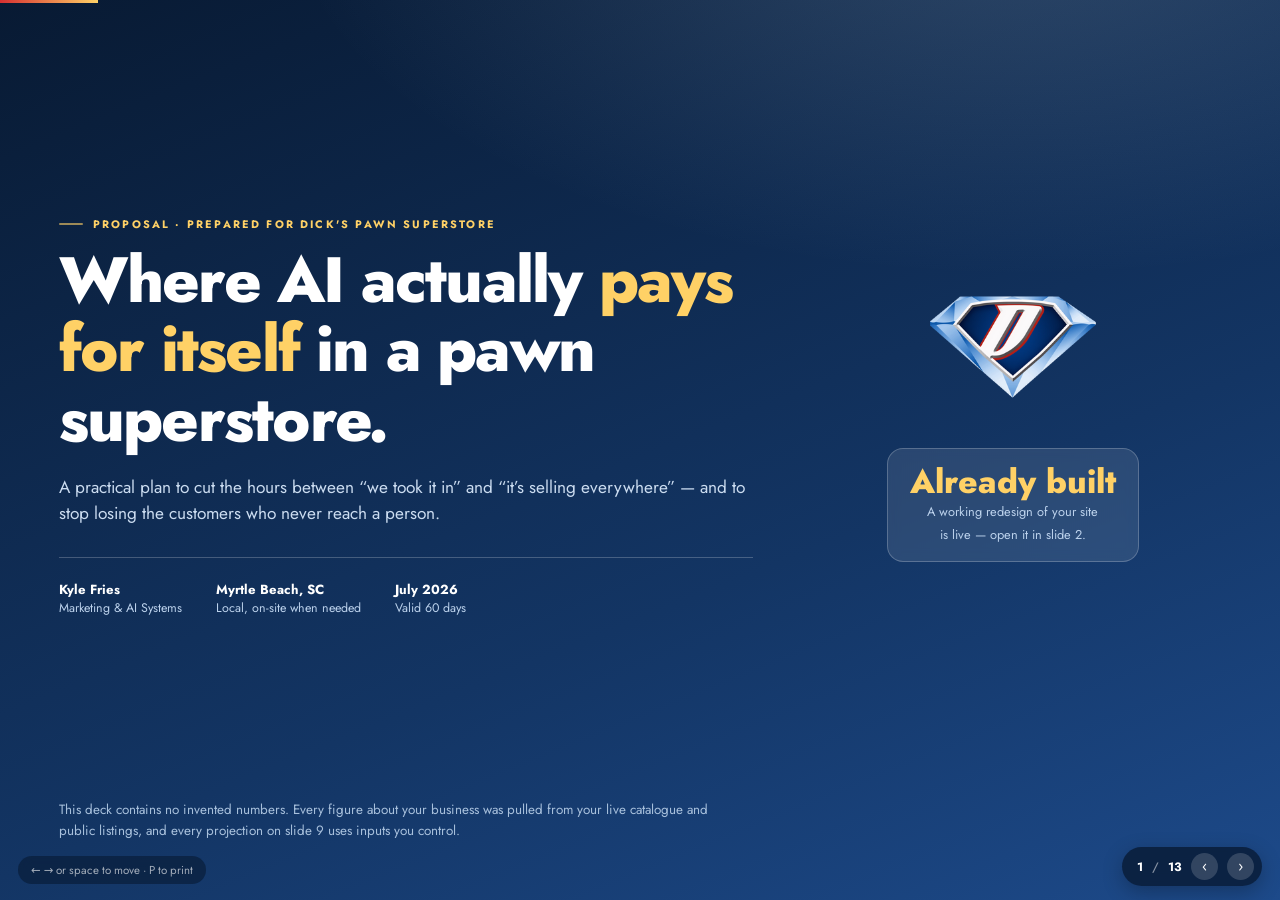
==== index.html @ 0b04bb51 "Pitch deck: AI proposal for Dick's Pawn Superstore CEO 13-slide self-contained HTML deck with keyboa" ====
<!DOCTYPE html>
<html lang="en">
<head>
<meta charset="UTF-8">
<meta name="viewport" content="width=device-width, initial-scale=1.0">
<title>AI at Dick's Pawn Superstore — Proposal | Kyle Fries</title>
<meta name="robots" content="noindex, nofollow">
<link rel="icon" type="image/png" href="assets/dp-logo.png">
<meta name="theme-color" content="#0c2547">
<link rel="preconnect" href="https://fonts.googleapis.com">
<link rel="preconnect" href="https://fonts.gstatic.com" crossorigin>
<link href="https://fonts.googleapis.com/css2?family=Jost:wght@400;500;600;700;800&display=swap" rel="stylesheet">
<style>
:root{
  --navy:#133564; --navy-dark:#0c2547; --navy-deep:#081a33;
  --red:#c1272d; --red-bright:#d63031;
  --gold:#ffd166; --ice:#e9f3fc; --ice-mid:#bcd9f2;
  --ink:#16202c; --grey:#5b6570; --line:#e3e9f0;
  --green:#1f9d55;
  --ease:cubic-bezier(.16,1,.3,1);
}
*{margin:0;padding:0;box-sizing:border-box}
html,body{height:100%}
body{font-family:'Jost',system-ui,'Segoe UI',sans-serif;background:#0a1626;color:var(--ink);
  -webkit-font-smoothing:antialiased;overflow:hidden}
h1,h2,h3,h4{line-height:1.08;letter-spacing:-.028em}
img{max-width:100%;display:block}
a{color:inherit}

/* ---------- deck shell ---------- */
#deck{position:relative;width:100vw;height:100vh;overflow:hidden}
/* Extra bottom padding keeps footnotes clear of the fixed HUD and hint pill. */
.slide{position:absolute;inset:0;display:none;flex-direction:column;
  padding:clamp(28px,4.2vh,58px) clamp(30px,4.6vw,86px) clamp(52px,6.5vh,74px);
  background:#fff;overflow:auto}
.slide.on{display:flex}
.slide.dark{background:
  radial-gradient(1200px 620px at 80% -12%, rgba(188,217,242,.20), transparent 62%),
  linear-gradient(158deg,var(--navy-deep) 0%,var(--navy) 62%,#1d4a8a 100%);color:#fff}
.slide.dark h1,.slide.dark h2,.slide.dark h3{color:#fff}
.slide.tint{background:linear-gradient(180deg,#f4f9ff 0%,#eaf3fc 100%)}

/* ---------- type ---------- */
.eyebrow{display:inline-flex;align-items:center;gap:10px;font-size:clamp(.62rem,.85vw,.78rem);
  font-weight:700;letter-spacing:.2em;text-transform:uppercase;color:var(--red);margin-bottom:14px}
.eyebrow::before{content:"";width:24px;height:2px;background:currentColor;border-radius:2px;opacity:.6}
.dark .eyebrow{color:var(--gold)}
.s-title{font-size:clamp(1.7rem,3.5vw,3rem);font-weight:800;color:var(--navy-dark);margin-bottom:10px}
.dark .s-title{color:#fff}
.s-sub{font-size:clamp(.92rem,1.22vw,1.16rem);color:var(--grey);max-width:74ch;line-height:1.55}
.dark .s-sub{color:#cbdcf0}
.slide p,.slide li{font-size:clamp(.84rem,1.02vw,1rem);line-height:1.55}
strong{font-weight:700;color:var(--navy-dark)}
.dark strong{color:var(--gold)}
.body-flow{flex:1;display:flex;flex-direction:column;justify-content:center;min-height:0}

/* ---------- cover ---------- */
.cover-grid{flex:1;display:grid;grid-template-columns:1.25fr .75fr;gap:clamp(24px,4vw,64px);align-items:center}
.cover h1{font-size:clamp(2.1rem,5vw,4.15rem);font-weight:800;margin-bottom:20px}
.cover h1 em{font-style:normal;color:var(--gold)}
.cover-meta{margin-top:30px;padding-top:22px;border-top:1px solid rgba(255,255,255,.22);
  display:flex;gap:34px;flex-wrap:wrap;font-size:clamp(.78rem,.95vw,.95rem);color:#bcd2ec}
.cover-meta b{display:block;color:#fff;font-weight:700;font-size:1.06em}
.cover-art{display:flex;flex-direction:column;align-items:center;gap:18px}
.cover-art img.logo{width:clamp(110px,13vw,178px)}
.cover-badge{background:rgba(255,255,255,.10);border:1px solid rgba(255,255,255,.22);
  border-radius:16px;padding:16px 22px;text-align:center;backdrop-filter:blur(6px)}
.cover-badge .big{font-size:clamp(1.5rem,2.6vw,2.2rem);font-weight:800;color:var(--gold);line-height:1}
.cover-badge small{color:#bcd2ec;font-size:.8rem}

/* ---------- generic grids ---------- */
.grid{display:grid;gap:clamp(11px,1.1vw,17px)}
.g2{grid-template-columns:repeat(2,1fr)}
.g3{grid-template-columns:repeat(3,1fr)}
.g4{grid-template-columns:repeat(4,1fr)}
.card{background:#fff;border-radius:14px;padding:clamp(13px,1.35vw,20px);
  box-shadow:inset 0 0 0 1px rgba(12,37,71,.09),0 2px 4px rgba(12,37,71,.05),0 10px 26px rgba(12,37,71,.07);
  display:flex;flex-direction:column;gap:7px}
.tint .card,.dark .card{background:#fff}
.card h3{font-size:clamp(.94rem,1.14vw,1.1rem);font-weight:700;color:var(--navy-dark)}
.card p{color:var(--grey);font-size:clamp(.76rem,.92vw,.92rem);line-height:1.48}
.card .num{width:30px;height:30px;border-radius:9px;background:var(--ice);color:var(--navy);
  display:flex;align-items:center;justify-content:center;font-weight:800;font-size:.86rem;flex:none}
.card.accent-red .num{background:#fdecec;color:var(--red)}
.card.accent-green .num{background:#e6f6ec;color:var(--green)}
.card.accent-gold .num{background:#f7eeda;color:#93701c}
.tagline{font-size:.7rem;font-weight:700;letter-spacing:.09em;text-transform:uppercase;color:var(--grey);margin-top:auto;padding-top:6px}
.tagline b{color:var(--green)}
.tagline.warn b{color:#b0700e}

/* ---------- stats ---------- */
.stats{display:grid;grid-template-columns:repeat(auto-fit,minmax(120px,1fr));gap:clamp(10px,1.2vw,20px)}
.stat{background:rgba(255,255,255,.08);border:1px solid rgba(255,255,255,.18);border-radius:13px;padding:15px 17px}
.slide:not(.dark) .stat{background:#fff;border-color:var(--line);box-shadow:0 2px 10px rgba(12,37,71,.06)}
.stat .n{font-size:clamp(1.35rem,2.4vw,2.1rem);font-weight:800;color:var(--gold);line-height:1.05;letter-spacing:-.03em}
.slide:not(.dark) .stat .n{color:var(--navy)}
.stat .l{font-size:clamp(.66rem,.8vw,.8rem);color:#bcd2ec;font-weight:600;margin-top:3px;line-height:1.35}
.slide:not(.dark) .stat .l{color:var(--grey)}

/* ---------- bars ---------- */
.bars{display:flex;flex-direction:column;gap:7px}
.bar-row{display:grid;grid-template-columns:132px 1fr 54px;align-items:center;gap:12px;font-size:clamp(.74rem,.9vw,.9rem)}
.bar-row .lab{font-weight:600;color:var(--navy-dark);text-align:right}
/* These are spans, and an inline box ignores height — without display:block the
   track renders empty and every bar reads as zero. */
.bar-track{display:block;height:19px;background:var(--ice);border-radius:5px;overflow:hidden}
.bar-fill{display:block;height:100%;background:linear-gradient(90deg,var(--navy),#2b6cb0);border-radius:5px}
.bar-row.hi .bar-fill{background:linear-gradient(90deg,#a8842f,var(--gold))}
.bar-row .val{font-weight:700;color:var(--navy-dark)}

/* ---------- compare table ---------- */
.cmp{width:100%;border-collapse:separate;border-spacing:0;font-size:clamp(.76rem,.94vw,.95rem)}
.cmp th{text-align:left;font-size:.68rem;letter-spacing:.13em;text-transform:uppercase;color:var(--grey);
  padding:0 12px 9px;font-weight:700}
.cmp td{background:#fff;padding:11px 12px;border-top:1px solid var(--line)}
.cmp tr td:first-child{border-radius:10px 0 0 10px;font-weight:600;color:var(--navy-dark)}
.cmp tr td:last-child{border-radius:0 10px 10px 0}
.cmp .was{color:#a3441f;font-weight:600}
.cmp .now{color:var(--green);font-weight:700}
.cmp .ok{color:var(--green);font-weight:700}

/* ---------- timeline ---------- */
.phases{display:grid;grid-template-columns:repeat(3,1fr);gap:clamp(12px,1.3vw,20px)}
.phase{background:#fff;border-radius:15px;padding:clamp(15px,1.5vw,23px);position:relative;
  box-shadow:inset 0 0 0 1px rgba(12,37,71,.09),0 10px 26px rgba(12,37,71,.08);border-top:4px solid var(--navy)}
.phase:nth-child(2){border-top-color:var(--red)}
.phase:nth-child(3){border-top-color:#b8903a}
.phase .wk{font-size:.68rem;font-weight:800;letter-spacing:.13em;text-transform:uppercase;color:var(--red)}
.phase:nth-child(1) .wk{color:var(--navy)}
.phase:nth-child(3) .wk{color:#93701c}
.phase h3{margin:5px 0 9px;font-size:clamp(1rem,1.24vw,1.2rem)}
.phase ul{list-style:none;display:flex;flex-direction:column;gap:5px}
.phase li{padding-left:17px;position:relative;color:var(--grey);font-size:clamp(.75rem,.9vw,.9rem);line-height:1.45}
.phase li::before{content:"";position:absolute;left:0;top:.52em;width:6px;height:6px;border-radius:50%;background:var(--navy);opacity:.4}
.phase .out{margin-top:11px;padding-top:9px;border-top:1px solid var(--line);font-size:.74rem;color:var(--navy-dark)}
.phase .out b{color:var(--red)}

/* ---------- calculator ---------- */
.calc{display:grid;grid-template-columns:1fr 1.08fr;gap:clamp(16px,2vw,34px);align-items:start}
.calc-in{display:flex;flex-direction:column;gap:11px}
.field{display:grid;grid-template-columns:1fr 92px;gap:11px;align-items:center}
.field label{font-size:clamp(.76rem,.92vw,.94rem);font-weight:600;color:var(--navy-dark);line-height:1.3}
.field label small{display:block;font-weight:500;color:var(--grey);font-size:.76em}
/* This slide is dark — without these the labels were navy on navy, i.e. invisible. */
.dark .field label{color:#fff}
.dark .field label small{color:#a8c0dc}
.field input{font-family:inherit;font-size:1rem;font-weight:700;color:var(--navy-dark);text-align:right;
  border:2px solid var(--line);border-radius:9px;padding:8px 11px;width:100%;background:#fff}
.field input:focus{outline:none;border-color:var(--navy)}
.calc-out{background:linear-gradient(158deg,var(--navy-deep),var(--navy));border-radius:16px;
  padding:clamp(16px,1.8vw,26px);color:#fff;box-shadow:0 18px 46px rgba(12,37,71,.24)}
.calc-out h3{color:#fff;font-size:clamp(.94rem,1.1vw,1.08rem);margin-bottom:13px}
.out-row{display:flex;justify-content:space-between;align-items:baseline;gap:14px;
  padding:9px 0;border-bottom:1px solid rgba(255,255,255,.14)}
.out-row:last-of-type{border-bottom:none}
.out-row .k{font-size:clamp(.76rem,.9vw,.92rem);color:#bcd2ec}
.out-row .v{font-size:clamp(1.02rem,1.5vw,1.4rem);font-weight:800;color:var(--gold);letter-spacing:-.02em}
.calc-note{margin-top:11px;font-size:.72rem;color:#9fb8d6;line-height:1.45}

/* ---------- pricing ---------- */
.tiers{display:grid;grid-template-columns:repeat(3,1fr);gap:clamp(12px,1.3vw,20px)}
.tier{background:#fff;border-radius:16px;padding:clamp(15px,1.6vw,24px);display:flex;flex-direction:column;gap:9px;
  box-shadow:inset 0 0 0 1px rgba(12,37,71,.09),0 10px 26px rgba(12,37,71,.08);position:relative}
.tier.best{box-shadow:inset 0 0 0 2px var(--red),0 18px 44px rgba(198,40,45,.18)}
.tier .flag{position:absolute;top:-11px;left:50%;transform:translateX(-50%);background:var(--red-bright);color:#fff;
  font-size:.62rem;font-weight:800;letter-spacing:.11em;text-transform:uppercase;padding:4px 13px;border-radius:999px;white-space:nowrap}
.tier .nm{font-size:.7rem;font-weight:800;letter-spacing:.13em;text-transform:uppercase;color:var(--red)}
.tier .pr{font-size:clamp(1.5rem,2.5vw,2.15rem);font-weight:800;color:var(--navy-dark);line-height:1;letter-spacing:-.03em}
.tier .pr span{font-size:.42em;font-weight:600;color:var(--grey);letter-spacing:0}
.tier ul{list-style:none;display:flex;flex-direction:column;gap:5px;margin-top:3px}
.tier li{padding-left:18px;position:relative;font-size:clamp(.74rem,.88vw,.88rem);color:var(--grey);line-height:1.42}
.tier li::before{content:"✓";position:absolute;left:0;color:var(--green);font-weight:800}
.tier .who{margin-top:auto;padding-top:10px;border-top:1px solid var(--line);font-size:.74rem;color:var(--navy-dark);font-weight:600}

.anchor-box{margin-top:clamp(11px,1.3vw,18px);background:#fff;border-radius:13px;padding:13px 18px;
  box-shadow:inset 0 0 0 1px rgba(12,37,71,.09);display:flex;gap:26px;align-items:center;flex-wrap:wrap;
  font-size:clamp(.76rem,.92vw,.94rem);color:var(--grey)}
.anchor-box b{color:var(--navy-dark)}

/* ---------- misc ---------- */
.split{display:grid;grid-template-columns:1.06fr .94fr;gap:clamp(20px,3vw,52px);align-items:center;flex:1;min-height:0}
.shot{border-radius:14px;overflow:hidden;box-shadow:0 22px 60px rgba(0,0,0,.36);border:1px solid rgba(255,255,255,.16)}
.no-list{display:flex;flex-direction:column;gap:9px}
.no-item{display:flex;gap:12px;align-items:flex-start;background:#fff;border-radius:12px;padding:12px 15px;
  box-shadow:inset 0 0 0 1px rgba(12,37,71,.09)}
.no-item .x{width:24px;height:24px;border-radius:7px;background:#fdecec;color:var(--red);flex:none;
  display:flex;align-items:center;justify-content:center;font-weight:800;font-size:.86rem}
.no-item b{display:block;color:var(--navy-dark);font-size:clamp(.82rem,.98vw,.98rem)}
.no-item p{color:var(--grey);font-size:clamp(.74rem,.88vw,.88rem);margin-top:1px}
.pull{background:rgba(255,255,255,.09);border-left:3px solid var(--gold);border-radius:0 12px 12px 0;
  padding:15px 20px;font-size:clamp(.9rem,1.15vw,1.14rem);line-height:1.5;color:#e8f1fb}
.slide:not(.dark) .pull{background:var(--ice);border-left-color:var(--red);color:var(--navy-dark)}
.cta-row{display:flex;gap:13px;flex-wrap:wrap;margin-top:clamp(14px,1.8vw,26px)}
.btn{display:inline-flex;align-items:center;gap:9px;font-weight:700;font-size:clamp(.84rem,1vw,1rem);
  padding:13px 27px;border-radius:999px;text-decoration:none;border:2px solid transparent;transition:transform .16s var(--ease)}
.btn:hover{transform:translateY(-2px)}
.btn-red{background:var(--red-bright);color:#fff;box-shadow:0 7px 20px rgba(198,40,45,.36)}
.btn-ghost{border-color:rgba(255,255,255,.5);color:#fff}
.slide:not(.dark) .btn-ghost{border-color:var(--navy);color:var(--navy)}
.foot-note{margin-top:auto;padding-top:12px;font-size:clamp(.66rem,.78vw,.78rem);color:var(--grey);line-height:1.45;max-width:86ch}
.dark .foot-note{color:#a8c0dc}

/* ---------- chrome ---------- */
#bar{position:fixed;top:0;left:0;height:3px;background:linear-gradient(90deg,var(--red-bright),var(--gold));
  z-index:60;transition:width .3s var(--ease);width:0}
#hud{position:fixed;bottom:14px;right:18px;z-index:60;display:flex;align-items:center;gap:9px;
  background:rgba(8,26,51,.80);color:#fff;border-radius:999px;padding:6px 8px 6px 15px;
  font-size:.76rem;font-weight:700;backdrop-filter:blur(8px);box-shadow:0 6px 20px rgba(0,0,0,.25)}
#hud .sep{opacity:.5;font-weight:500}
#hud button{width:27px;height:27px;border-radius:50%;border:none;background:rgba(255,255,255,.16);color:#fff;
  font-size:.95rem;cursor:pointer;font-family:inherit;line-height:1;transition:background .15s}
#hud button:hover{background:rgba(255,255,255,.32)}
#hint{position:fixed;bottom:16px;left:18px;z-index:60;font-size:.72rem;color:rgba(255,255,255,.62);
  background:rgba(8,26,51,.6);padding:6px 13px;border-radius:999px;backdrop-filter:blur(6px);transition:opacity .5s}
.slide:not(.dark) ~ #hint{color:rgba(255,255,255,.62)}
#hint.gone{opacity:0;pointer-events:none}

@media(max-width:900px){
  .cover-grid,.split,.calc{grid-template-columns:1fr}
  .cover-art{display:none}
  .g3,.g4,.phases,.tiers{grid-template-columns:1fr 1fr}
  .slide{padding:24px 20px}
}
@media(max-width:620px){
  .g2,.g3,.g4,.phases,.tiers{grid-template-columns:1fr}
  .bar-row{grid-template-columns:96px 1fr 44px}
}

/* ---------- print / PDF ---------- */
@media print{
  @page{size:1280px 720px;margin:0}
  html,body{height:auto;overflow:visible;background:#fff}
  #deck{height:auto}
  #bar,#hud,#hint{display:none!important}
  .slide{display:flex!important;position:relative;inset:auto;width:1280px;height:720px;
    page-break-after:always;break-after:page;overflow:hidden;box-shadow:none}
  .slide.dark{-webkit-print-color-adjust:exact;print-color-adjust:exact}
  *{-webkit-print-color-adjust:exact;print-color-adjust:exact}
}
</style>
</head>
<body>

<div id="bar"></div>
<div id="deck">

<!-- ========== 1. COVER ========== -->
<section class="slide dark on cover">
  <div class="cover-grid">
    <div>
      <span class="eyebrow">Proposal · Prepared for Dick's Pawn Superstore</span>
      <h1>Where AI actually <em>pays for itself</em> in a pawn superstore.</h1>
      <p class="s-sub" style="font-size:clamp(1rem,1.35vw,1.3rem)">A practical plan to cut the hours between “we took it in” and “it’s selling everywhere” — and to stop losing the customers who never reach a person.</p>
      <div class="cover-meta">
        <div><b>Kyle Fries</b>Marketing &amp; AI Systems</div>
        <div><b>Myrtle Beach, SC</b>Local, on-site when needed</div>
        <div><b>July 2026</b>Valid 60 days</div>
      </div>
    </div>
    <div class="cover-art">
      <img class="logo" src="assets/dp-logo.png" alt="Dick's Pawn Superstore logo">
      <div class="cover-badge">
        <div class="big">Already built</div>
        <small>A working redesign of your site<br>is live — open it in slide 2.</small>
      </div>
    </div>
  </div>
  <p class="foot-note">This deck contains no invented numbers. Every figure about your business was pulled from your live catalogue and public listings, and every projection on slide 9 uses inputs you control.</p>
</section>

<!-- ========== 2. PROOF ========== -->
<section class="slide dark">
  <span class="eyebrow">Start here</span>
  <h2 class="s-title">I didn’t bring a portfolio. I brought your website.</h2>
  <div class="split">
    <div>
      <p class="s-sub" style="margin-bottom:18px">Before we talk about what AI <em>could</em> do, here’s what it already did — one person, working from your live product feed.</p>
      <div class="stats" style="margin-bottom:16px">
        <div class="stat"><div class="n">1,576</div><div class="l">pages built</div></div>
        <div class="stat"><div class="n">1,565</div><div class="l">real products, live prices</div></div>
        <div class="stat"><div class="n">5</div><div class="l">city landing pages</div></div>
        <div class="stat"><div class="n">12&times;</div><div class="l">lighter homepage</div></div>
      </div>
      <p class="pull">Everything you’ll see in this deck is the same kind of work, applied to the parts of the business that move money.</p>
      <div class="cta-row">
        <a class="btn btn-red" href="https://kylefriesmarketing.github.io/dicks-pawn-redesign/" target="_blank" rel="noopener">Open the live site →</a>
      </div>
    </div>
    <div class="shot"><img src="assets/site-shot.png" alt="Screenshot of the redesigned Dick's Pawn Superstore homepage"></div>
  </div>
</section>

<!-- ========== 3. WHAT I LEARNED ========== -->
<section class="slide tint">
  <span class="eyebrow">Homework</span>
  <h2 class="s-title">What your catalogue actually says about your floor</h2>
  <p class="s-sub">Pulled directly from your live product feed on 26 July 2026 — 1,565 items, 1,527 of them in stock.</p>
  <div class="body-flow">
    <div class="split" style="align-items:center">
      <div class="bars">
        <div class="bar-row hi"><span class="lab">Jewelry &amp; Gold</span><span class="bar-track"><span class="bar-fill" style="width:100%"></span></span><span class="val">991</span></div>
        <div class="bar-row"><span class="lab">Instruments</span><span class="bar-track"><span class="bar-fill" style="width:13.2%"></span></span><span class="val">131</span></div>
        <div class="bar-row"><span class="lab">Video Games</span><span class="bar-track"><span class="bar-fill" style="width:10.2%"></span></span><span class="val">101</span></div>
        <div class="bar-row"><span class="lab">Tools</span><span class="bar-track"><span class="bar-fill" style="width:9.1%"></span></span><span class="val">90</span></div>
        <div class="bar-row"><span class="lab">Sporting &amp; Golf</span><span class="bar-track"><span class="bar-fill" style="width:7.5%"></span></span><span class="val">74</span></div>
        <div class="bar-row"><span class="lab">Designer</span><span class="bar-track"><span class="bar-fill" style="width:5.8%"></span></span><span class="val">57</span></div>
        <div class="bar-row"><span class="lab">Electronics</span><span class="bar-track"><span class="bar-fill" style="width:5%"></span></span><span class="val">50</span></div>
        <div class="bar-row"><span class="lab">Sneakers</span><span class="bar-track"><span class="bar-fill" style="width:1.7%"></span></span><span class="val">17</span></div>
      </div>
      <div>
        <div class="card" style="margin-bottom:12px">
          <h3>You are a jewelry business with a superstore attached</h3>
          <p><strong>65%</strong> of everything listed online is jewelry and gold. That is a strength — it’s high-margin and it’s what your jewelers are for — but online it means most visitors are handed 991 rings and asked to browse.</p>
        </div>
        <div class="card">
          <h3>Two things I noticed in the data</h3>
          <p><strong>Stock arrives in batches.</strong> The newest 8 items were all listed the same day. Between batches, other departments go quiet online even when product is on the floor.</p>
          <p><strong>Your tagging is good but private.</strong> Codes like <em>GR</em>, <em>AP</em>, <em>HW</em> are consistent enough to automate against — that’s a real asset most shops don’t have.</p>
        </div>
      </div>
    </div>
  </div>
  <p class="foot-note">Source: dickspawn.com public product feed, retrieved 26 July 2026. Counts are in-stock items.</p>
</section>

<!-- ========== 4. THESIS ========== -->
<section class="slide dark">
  <span class="eyebrow">The thesis</span>
  <h2 class="s-title">In a pawn business, AI is not a cleverness upgrade.<br>It’s a speed upgrade.</h2>
  <p class="s-sub" style="margin-bottom:auto">Your team already knows what things are worth. That judgement is the business, and it isn’t for sale. What AI removes is the dead time around it.</p>
  <div class="grid g3" style="margin:clamp(14px,2vh,26px) 0">
    <div class="card accent-red">
      <div class="num">1</div>
      <h3>Time-to-list</h3>
      <p>Every day an item sits in the back un-listed is capital parked on a shelf. Shortening that is the single biggest lever in the whole operation.</p>
    </div>
    <div class="card accent-green">
      <div class="num">2</div>
      <h3>Lead capture</h3>
      <p>Calls that ring out, DMs after closing, “do you have…” questions nobody answers. Those aren’t just sales — in a pawn shop they’re loans you never wrote.</p>
    </div>
    <div class="card accent-gold">
      <div class="num">3</div>
      <h3>Reach per item</h3>
      <p>The same ring can be on your site, eBay, and in local search results — or on one of them. The difference is listing labour, not inventory.</p>
    </div>
  </div>
  <p class="pull">AI will not appraise better than your staff. It will make sure that by the time they’ve finished appraising, the listing is already written.</p>
</section>

<!-- ========== 5. SAVE MONEY ========== -->
<section class="slide">
  <span class="eyebrow">Opportunity · Cost side</span>
  <h2 class="s-title">Six places AI takes hours out of the week</h2>
  <p class="s-sub">Ordered by how quickly they pay back. Each one is a workflow, not a product you have to buy.</p>
  <div class="body-flow">
    <div class="grid g3">
      <div class="card accent-red"><div class="num">1</div><h3>Listing production</h3>
        <p>Photo in, listing out: title, description, category, specs, tags. Your descriptions already read like they’re AI-assisted — the win is turning that into a pipeline instead of a person’s afternoon.</p>
        <div class="tagline">Payback: <b>fastest</b></div></div>
      <div class="card accent-red"><div class="num">2</div><h3>Photo cleanup</h3>
        <p>Batch background removal, consistent crops and lighting. 1,435 of your items already carry 3+ photos, so the volume is real and so is the time spent on it.</p>
        <div class="tagline">Payback: <b>fast</b></div></div>
      <div class="card accent-red"><div class="num">3</div><h3>Comp research</h3>
        <p>Pull recent sold comps and hand them to whoever is at the counter. The appraiser still decides — they just stop typing searches while a customer waits.</p>
        <div class="tagline warn">Assists only · <b>never decides</b></div></div>
      <div class="card"><div class="num">4</div><h3>Front-desk deflection</h3>
        <p>“Do you have…”, hours, directions, what you buy, is it still available. Answered on the site and by text so the phone rings for the calls that actually need a person.</p>
        <div class="tagline">Payback: <b>fast</b></div></div>
      <div class="card"><div class="num">5</div><h3>Review responses</h3>
        <p>2,000+ reviews across five locations. Drafted in your voice, queued for a manager to approve or edit. Nothing posts unread.</p>
        <div class="tagline">Payback: <b>steady</b></div></div>
      <div class="card"><div class="num">6</div><h3>Cross-store stock lookup</h3>
        <p>A customer in Conway asks for something sitting in North Myrtle Beach. Staff should find it in seconds, from their phone, without calling four stores.</p>
        <div class="tagline">Payback: <b>steady</b></div></div>
    </div>
  </div>
</section>

<!-- ========== 6. MAKE MONEY ========== -->
<section class="slide tint">
  <span class="eyebrow">Opportunity · Revenue side</span>
  <h2 class="s-title">Six places the same work brings money in</h2>
  <p class="s-sub">These lean on inventory you already own and customers who already know you.</p>
  <div class="body-flow">
    <div class="grid g3">
      <div class="card accent-green"><div class="num">1</div><h3>Local search, per city</h3>
        <p>“Pawn shop Conway SC” has no page on your site today — that URL returns a 404. Five city pages now exist in the rebuild, each marked up as a real business location.</p>
        <div class="tagline">Built &amp; <b>ready</b></div></div>
      <div class="card accent-green"><div class="num">2</div><h3>Store data in search</h3>
        <p>Your product pages already carry proper markup. Your <em>homepage carries none</em> — no hours, no addresses, no ratings for five locations. That’s a free fix.</p>
        <div class="tagline">Built &amp; <b>ready</b></div></div>
      <div class="card accent-green"><div class="num">3</div><h3>More shelves per item</h3>
        <p>eBay is one channel. Once listing is a pipeline rather than manual work, adding channels costs almost nothing per item.</p>
        <div class="tagline">Phase <b>3</b></div></div>
      <div class="card"><div class="num">4</div><h3>Tell people what came in</h3>
        <p>“You asked about a Rolex — one just landed in Surfside.” Wants get logged at the counter; matching arrivals trigger a text. This is the highest-intent list you own.</p>
        <div class="tagline">Phase <b>2</b></div></div>
      <div class="card"><div class="num">5</div><h3>Sell-side lead capture</h3>
        <p>The people who want to <em>pawn</em> are the margin engine. An online quote form that reaches a real inbox turns “I wonder what it’s worth” into a visit.</p>
        <div class="tagline">Phase <b>1</b></div></div>
      <div class="card"><div class="num">6</div><h3>Daily content without a person</h3>
        <p>New-arrival posts for five stores, drafted from the same listing pipeline, scheduled and approved in one sitting a week.</p>
        <div class="tagline">Phase <b>3</b></div></div>
    </div>
  </div>
</section>

<!-- ========== 7. VERIFIED GAPS ========== -->
<section class="slide">
  <span class="eyebrow">Measured, not guessed</span>
  <h2 class="s-title">What’s costing you today</h2>
  <p class="s-sub">I measured your live site against the rebuild on 26 July 2026. You can re-run every one of these.</p>
  <div class="body-flow">
    <table class="cmp">
      <thead><tr><th style="width:31%">&nbsp;</th><th style="width:30%">dickspawn.com today</th><th style="width:24%">The rebuild</th><th>Why it matters</th></tr></thead>
      <tbody>
        <tr><td>Homepage weight</td><td class="was">94.7 KB transferred<br><small>863 KB of HTML, 77 scripts</small></td><td class="now">7.7 KB</td><td>Most of your traffic is on a phone, often on beach-town cell service.</td></tr>
        <tr><td>Time to first byte</td><td class="was">0.42 s</td><td class="now">0.15 s</td><td>Speed is a ranking factor and a bounce factor.</td></tr>
        <tr><td>Business markup on homepage</td><td class="was">None</td><td class="now">All 5 stores</td><td>Hours, addresses, phone and rating handed to Google directly.</td></tr>
        <tr><td>Per-city landing pages</td><td class="was">None (404)</td><td class="now">5 pages</td><td>You compete in five separate local markets with one page.</td></tr>
        <tr><td>Link previews when shared</td><td class="was">Square logo</td><td class="now">Designed card</td><td>Every text, post and email that shares your link.</td></tr>
        <tr><td>Product page markup</td><td class="ok">Already correct ✓</td><td class="ok">Matched</td><td>Credit where it’s due — Shopify does this part well.</td></tr>
      </tbody>
    </table>
  </div>
  <p class="foot-note">Transfer sizes measured compressed, cache-busted, from the same connection. “Business markup” = LocalBusiness/PawnShop structured data; your homepage returned zero structured-data blocks.</p>
</section>

<!-- ========== 8. PLAN ========== -->
<section class="slide tint">
  <span class="eyebrow">The plan</span>
  <h2 class="s-title">First 90 days</h2>
  <p class="s-sub">Each phase ends with something you can measure. If a phase doesn’t earn the next one, we stop.</p>
  <div class="body-flow">
    <div class="phases">
      <div class="phase">
        <div class="wk">Weeks 1–3</div>
        <h3>Launch</h3>
        <ul>
          <li>New site live on your domain</li>
          <li>All 5 locations marked up for search</li>
          <li>City landing pages published</li>
          <li>Quote form wired to a real inbox</li>
          <li>Analytics + call tracking in place</li>
        </ul>
        <div class="out">You’ll see: <b>baseline traffic, calls and form fills</b> — the number everything else is judged against.</div>
      </div>
      <div class="phase">
        <div class="wk">Weeks 4–8</div>
        <h3>Throughput</h3>
        <ul>
          <li>Photo → listing pipeline for one department</li>
          <li>Comp-research tool at the counter</li>
          <li>Staff training, written runbook</li>
          <li>Customer “wants” list started</li>
          <li>Review response queue</li>
        </ul>
        <div class="out">You’ll see: <b>minutes per listing, before vs after</b>, timed on real items.</div>
      </div>
      <div class="phase">
        <div class="wk">Weeks 9–12</div>
        <h3>Reach</h3>
        <ul>
          <li>Pipeline extended to all departments</li>
          <li>Additional sales channels</li>
          <li>New-arrival alerts to the wants list</li>
          <li>Weekly social from the same pipeline</li>
          <li>Quarterly review + what’s next</li>
        </ul>
        <div class="out">You’ll see: <b>items listed per week and online revenue</b> against your week-3 baseline.</div>
      </div>
    </div>
  </div>
</section>

<!-- ========== 9. CALCULATOR ========== -->
<section class="slide dark">
  <span class="eyebrow">The numbers</span>
  <h2 class="s-title">Your inputs, not my estimates</h2>
  <p class="s-sub">I don’t know your listing volume or labour cost, so I haven’t pretended to. Change these to your real figures and the maths updates.</p>
  <div class="body-flow">
    <div class="calc">
      <div class="calc-in">
        <div class="field">
          <label>Items listed per week <small>across all five stores</small></label>
          <input id="c-items" type="number" value="60" min="0">
        </div>
        <div class="field">
          <label>Minutes to list one item today <small>photos, writing, categorising, pricing</small></label>
          <input id="c-mins" type="number" value="12" min="0">
        </div>
        <div class="field">
          <label>Minutes with a pipeline <small>staff reviews and approves instead of authoring</small></label>
          <input id="c-mins2" type="number" value="4" min="0">
        </div>
        <div class="field">
          <label>Loaded staff cost per hour <small>wage plus payroll burden</small></label>
          <input id="c-rate" type="number" value="22" min="0">
        </div>
        <div class="field">
          <label>Average item price <small>from your catalogue</small></label>
          <input id="c-price" type="number" value="180" min="0">
        </div>
        <div class="field">
          <label>Extra items you could list with the time freed <small>as a % of hours saved</small></label>
          <input id="c-conv" type="number" value="50" min="0" max="100">
        </div>
      </div>
      <div class="calc-out">
        <h3>What that works out to</h3>
        <div class="out-row"><span class="k">Hours freed per month</span><span class="v" id="o-hours">—</span></div>
        <div class="out-row"><span class="k">Labour cost freed per month</span><span class="v" id="o-cost">—</span></div>
        <div class="out-row"><span class="k">Same, annualised</span><span class="v" id="o-year">—</span></div>
        <div class="out-row"><span class="k">Extra items you could list monthly</span><span class="v" id="o-items">—</span></div>
        <div class="out-row"><span class="k">Their listed value <em style="opacity:.7;font-style:normal">— if they sell</em></span><span class="v" id="o-gmv">—</span></div>
        <p class="calc-note"><b>Read this honestly:</b> the top three are hard — they’re just hours × wage. The bottom two are capacity, not profit: freed hours only turn into listings if you use them that way, and listed value is not margin. This is a model to argue with, not a promise.</p>
      </div>
    </div>
  </div>
</section>

<!-- ========== 10. GUARDRAILS ========== -->
<section class="slide">
  <span class="eyebrow">Guardrails</span>
  <h2 class="s-title">What I won’t let AI near</h2>
  <p class="s-sub">You run a licensed, regulated business with a 4.9-star reputation built over 39 years. Both of those are easier to damage than to build.</p>
  <div class="body-flow">
    <div class="split" style="align-items:start">
      <div class="no-list">
        <div class="no-item"><span class="x">✕</span><div><b>Appraisals and loan amounts</b><p>The judgement your business is built on stays with your people. AI hands them research, never a decision.</p></div></div>
        <div class="no-item"><span class="x">✕</span><div><b>Anything regulated</b><p>Identification, holds, reporting obligations. These follow your existing process and your counsel, untouched.</p></div></div>
        <div class="no-item"><span class="x">✕</span><div><b>Customer information in public tools</b><p>No customer or transaction data pasted into consumer chatbots. Ever.</p></div></div>
        <div class="no-item"><span class="x">✕</span><div><b>Publishing without a human</b><p>Listings, replies and posts get drafted automatically and approved manually. Nothing reaches a customer unread.</p></div></div>
        <div class="no-item"><span class="x">✕</span><div><b>Fake anything</b><p>No invented reviews, no manufactured urgency, no stock photos pretending to be your inventory. Your 2,000 real reviews are worth more.</p></div></div>
      </div>
      <div>
        <p class="pull" style="margin-bottom:16px">The rebuild already follows this rule. Every product photo on it is your actual merchandise, pulled from your feed — nothing generated, nothing borrowed.</p>
        <div class="card">
          <h3>One thing I’ll always do</h3>
          <p>Tell you when something isn’t worth doing. There are AI tools I could sell you for this business that wouldn’t earn their keep, and I’d rather keep the account than win the invoice.</p>
        </div>
      </div>
    </div>
  </div>
</section>

<!-- ========== 11. PRICING ========== -->
<section class="slide tint">
  <span class="eyebrow">Working together</span>
  <h2 class="s-title">What this costs</h2>
  <p class="s-sub">Start with the pilot. It’s designed so you can find out whether I’m right before committing to anything.</p>
  <div class="body-flow">
    <div class="tiers">
      <div class="tier best">
        <span class="flag">Start here</span>
        <span class="nm">Step 1 · Pilot</span>
        <div class="pr">$1,500</div>
        <p style="color:var(--grey);font-size:.86rem">Two weeks, one workflow, one department.</p>
        <ul>
          <li>Pick your slowest listing category</li>
          <li>Build the photo → listing pipeline</li>
          <li>Time real items, before and after</li>
          <li>Written findings either way</li>
          <li>Credited in full toward launch</li>
        </ul>
        <div class="who">If the hours don’t show up, you get the written findings and we shake hands. No pressure to continue.</div>
      </div>
      <div class="tier">
        <span class="nm">Step 2 · Launch</span>
        <div class="pr">$7,500 <span>one-time</span></div>
        <p style="color:var(--grey);font-size:.86rem">Everything in the 90-day plan, phases 1 and 2.</p>
        <ul>
          <li>Site live on your domain</li>
          <li>All 5 locations in local search</li>
          <li>Listing pipeline across departments</li>
          <li>Lead capture, analytics, call tracking</li>
          <li>Staff training + written runbook</li>
          <li>90 days of support included</li>
        </ul>
        <div class="who">The site is largely built — you’re paying to finish, migrate and operationalise it.</div>
      </div>
      <div class="tier">
        <span class="nm">Step 3 · Ongoing</span>
        <div class="pr">$2,400 <span>/month</span></div>
        <p style="color:var(--grey);font-size:.86rem">Optional. Month to month after the first quarter.</p>
        <ul>
          <li>Pipeline kept running and improved</li>
          <li>New channels as they’re worth adding</li>
          <li>Review + social queues managed</li>
          <li>Monthly numbers against baseline</li>
          <li>You keep everything if you stop</li>
        </ul>
        <div class="who">Cancel with 30 days’ notice. No lock-in, no licence you can’t leave.</div>
      </div>
    </div>
    <div class="anchor-box">
      <span>For comparison: a part-time e-commerce coordinator runs roughly <b>$56,000–$75,000/year</b> once payroll burden is counted. The ongoing retainer is <b>$28,800/year</b> — and the pipeline keeps working when someone’s on holiday.</span>
    </div>
  </div>
  <p class="foot-note">Ad-hoc work outside a retainer: $125/hour. Prices hold for 60 days from the date on the cover.</p>
</section>

<!-- ========== 12. WHY ME ========== -->
<section class="slide">
  <span class="eyebrow">Why me</span>
  <h2 class="s-title">You’ve already seen the work</h2>
  <div class="body-flow">
    <div class="grid g2">
      <div class="card">
        <h3>I did the homework before the meeting</h3>
        <p>I pulled your full catalogue and worked out your internal tagging scheme. <strong>HW</strong> means handbags &amp; wallets, not hardware — which is why a naive import would file Louis Vuitton under Tools. I found that because I read your data, not a summary of it.</p>
      </div>
      <div class="card">
        <h3>The deliverable came first</h3>
        <p>Most proposals ask you to imagine the result. There’s a working 1,576-page site on your real inventory that you can open on your phone right now, before you’ve paid anything.</p>
      </div>
      <div class="card">
        <h3>Local, and staying that way</h3>
        <p>Myrtle Beach. I can stand at the counter in Surfside and watch how listings actually get made, which is the only way to automate it without breaking it.</p>
      </div>
      <div class="card">
        <h3>Small enough that you get me</h3>
        <p>No account manager, no offshore hand-off, no ticket queue. You get the person who built it, and you can text him.</p>
      </div>
    </div>
  </div>
</section>

<!-- ========== 13. CLOSE ========== -->
<section class="slide dark">
  <div class="body-flow" style="justify-content:center">
    <span class="eyebrow">Next step</span>
    <h2 class="s-title" style="font-size:clamp(2rem,4.4vw,3.5rem);max-width:19ch">Pick one department. Give me two weeks.</h2>
    <p class="s-sub" style="font-size:clamp(1rem,1.35vw,1.28rem);max-width:60ch;margin-top:14px">
      We’ll time how long it takes to list items today, build the pipeline, then time it again. You’ll have a real number — from your floor, your staff, your stock — before you decide anything bigger.
    </p>
    <div class="stats" style="margin-top:26px;max-width:760px">
      <div class="stat"><div class="n">$1,500</div><div class="l">pilot, credited toward launch</div></div>
      <div class="stat"><div class="n">2 weeks</div><div class="l">start to written findings</div></div>
      <div class="stat"><div class="n">$0</div><div class="l">committed beyond it — walk away either way</div></div>
    </div>
    <div class="cta-row">
      <a class="btn btn-red" href="https://kylefriesmarketing.github.io/dicks-pawn-redesign/" target="_blank" rel="noopener">See the site again →</a>
      <a class="btn btn-ghost" href="mailto:kfreezer666@gmail.com?subject=Dick's%20Pawn%20—%20AI%20pilot">Start the pilot</a>
    </div>
    <p class="foot-note" style="margin-top:26px">Kyle Fries · Myrtle Beach, SC · kfreezer666@gmail.com<br>
    Add your phone number here before sending.</p>
  </div>
</section>

</div>

<div id="hud">
  <span id="hud-n">1</span><span class="sep">/</span><span id="hud-t">13</span>
  <button id="prev" aria-label="Previous slide">‹</button>
  <button id="next" aria-label="Next slide">›</button>
</div>
<div id="hint">← → or space to move · P to print</div>

<script>
(function () {
  const slides = [...document.querySelectorAll('.slide')];
  const bar = document.getElementById('bar');
  const hudN = document.getElementById('hud-n');
  const hint = document.getElementById('hint');
  document.getElementById('hud-t').textContent = slides.length;
  let i = 0;

  function show(n) {
    i = Math.max(0, Math.min(slides.length - 1, n));
    slides.forEach((s, k) => s.classList.toggle('on', k === i));
    bar.style.width = ((i + 1) / slides.length * 100) + '%';
    hudN.textContent = i + 1;
    location.hash = i ? 's' + (i + 1) : '';
    slides[i].scrollTop = 0;
  }
  const next = () => show(i + 1), prev = () => show(i - 1);

  document.getElementById('next').addEventListener('click', next);
  document.getElementById('prev').addEventListener('click', prev);

  addEventListener('keydown', e => {
    if (/^(INPUT|TEXTAREA)$/.test(document.activeElement.tagName)) return;
    if (['ArrowRight','ArrowDown',' ','PageDown'].includes(e.key)) { e.preventDefault(); next(); }
    else if (['ArrowLeft','ArrowUp','PageUp'].includes(e.key)) { e.preventDefault(); prev(); }
    else if (e.key === 'Home') show(0);
    else if (e.key === 'End') show(slides.length - 1);
    else if (e.key.toLowerCase() === 'p') { e.preventDefault(); print(); }
    hint.classList.add('gone');
  });

  // swipe on touch
  let x0 = null;
  addEventListener('touchstart', e => { x0 = e.touches[0].clientX; }, { passive: true });
  addEventListener('touchend', e => {
    if (x0 === null) return;
    const dx = e.changedTouches[0].clientX - x0;
    if (Math.abs(dx) > 60) { dx < 0 ? next() : prev(); hint.classList.add('gone'); }
    x0 = null;
  }, { passive: true });

  const m = location.hash.match(/^#s(\d+)$/);
  show(m ? (+m[1] - 1) : 0);
  setTimeout(() => hint.classList.add('gone'), 6000);

  /* ---- ROI model ----
     Deliberately simple and transparent: hours saved = items x minutes saved.
     No hidden multipliers, nothing the CEO can't check on paper. */
  const $ = id => document.getElementById(id);
  const money = n => '$' + Math.round(n).toLocaleString('en-US');
  function calc() {
    const items = +$('c-items').value || 0;
    const before = +$('c-mins').value || 0;
    const after = +$('c-mins2').value || 0;
    const rate = +$('c-rate').value || 0;
    const price = +$('c-price').value || 0;
    const conv = Math.min(100, Math.max(0, +$('c-conv').value || 0)) / 100;

    const savedPerItem = Math.max(0, before - after);
    const hoursMonth = items * 4.33 * savedPerItem / 60;
    const costMonth = hoursMonth * rate;
    // Reinvested hours produce listings at the NEW, faster rate.
    const extraItems = after > 0 ? (hoursMonth * conv * 60) / after : 0;

    $('o-hours').textContent = hoursMonth.toFixed(0) + ' hrs';
    $('o-cost').textContent = money(costMonth);
    $('o-items').textContent = Math.round(extraItems).toLocaleString('en-US');
    $('o-gmv').textContent = money(extraItems * price);
    $('o-year').textContent = money(costMonth * 12);
  }
  ['c-items','c-mins','c-mins2','c-rate','c-price','c-conv']
    .forEach(id => $(id).addEventListener('input', calc));
  calc();
})();
</script>
</body>
</html>
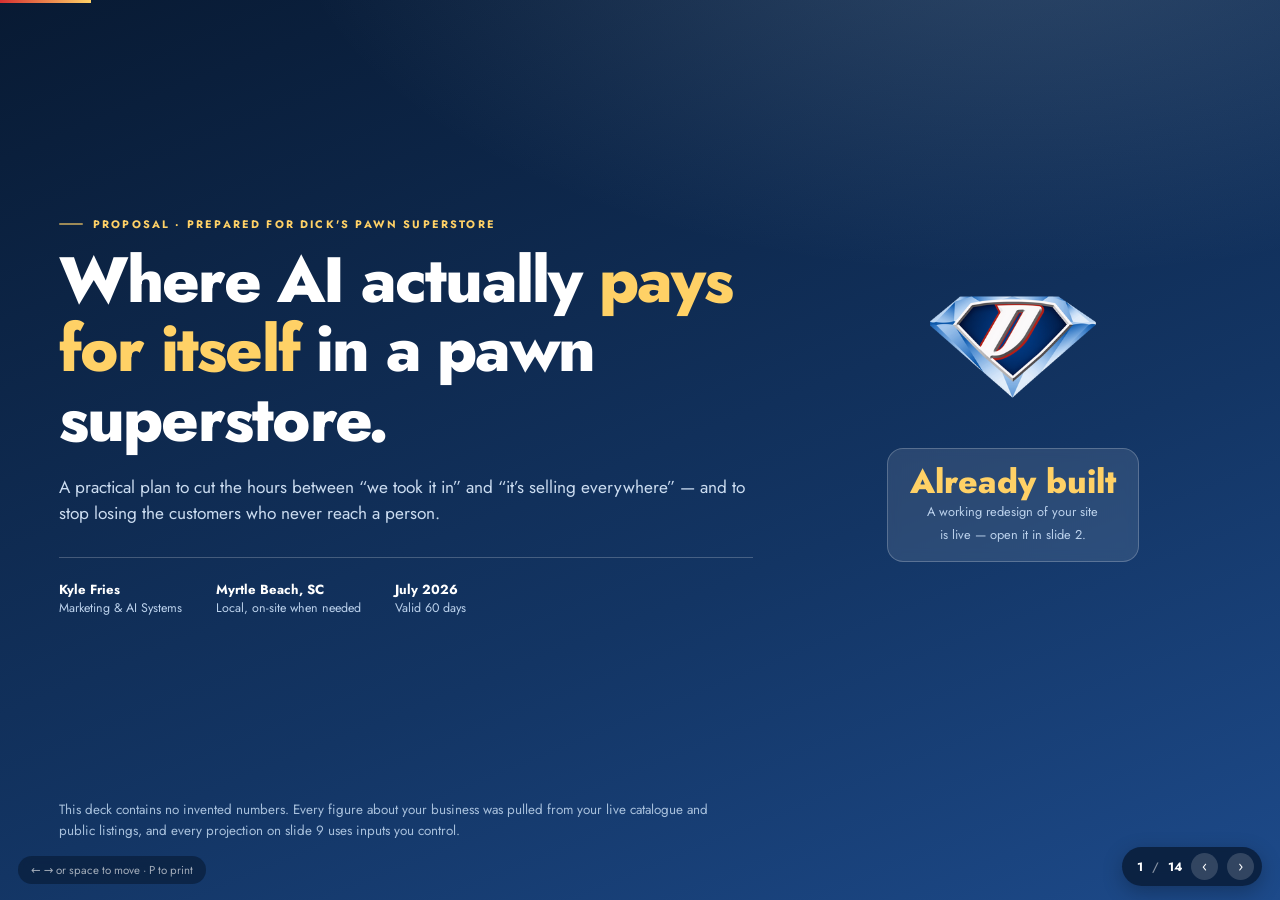
==== commit 4d3f6295: "Add integration slide: how the pipeline plugs into the pawn system The deck promised a listing pipel" ====
--- a/index.html
+++ b/index.html
@@ -135,6 +135,28 @@
 .phase .out{margin-top:11px;padding-top:9px;border-top:1px solid var(--line);font-size:.74rem;color:var(--navy-dark)}
 .phase .out b{color:var(--red)}
 
+/* ---------- integration pipeline ---------- */
+.pipe{display:flex;align-items:stretch;gap:8px;margin-bottom:clamp(12px,1.6vh,20px);flex-wrap:nowrap}
+.pipe-node{flex:1;background:#fff;border-radius:12px;padding:11px 13px;min-width:0;
+  box-shadow:inset 0 0 0 1px rgba(12,37,71,.10),0 3px 12px rgba(12,37,71,.07)}
+.pipe-node .pn-k{font-size:.6rem;font-weight:800;letter-spacing:.13em;text-transform:uppercase;color:var(--grey)}
+.pipe-node b{display:block;font-size:clamp(.8rem,.98vw,.98rem);color:var(--navy-dark);margin:2px 0 3px;line-height:1.2}
+.pipe-node p{font-size:clamp(.68rem,.8vw,.8rem);color:var(--grey);line-height:1.35}
+.pipe-node.lock{box-shadow:inset 0 0 0 2px var(--navy),0 3px 12px rgba(12,37,71,.10)}
+.pipe-node.ai{box-shadow:inset 0 0 0 2px var(--red-bright),0 3px 12px rgba(198,40,45,.13)}
+.pipe-node.lock .pn-k{color:var(--navy)}
+.pipe-node.ai .pn-k{color:var(--red)}
+.pipe-arw{display:flex;align-items:center;color:var(--navy);opacity:.4;font-size:1.2rem;font-weight:800;flex:none}
+.pipe-back{background:var(--ice);border-radius:9px;padding:8px 14px;font-size:clamp(.7rem,.85vw,.85rem);
+  color:var(--navy-dark);font-weight:600;margin-bottom:clamp(12px,1.6vh,20px)}
+.pipe-back b{color:var(--red)}
+.evidence{background:linear-gradient(150deg,var(--navy-deep),var(--navy));border-radius:13px;
+  padding:13px 17px;color:#fff;font-size:clamp(.74rem,.9vw,.9rem);line-height:1.5}
+.evidence b{color:var(--gold)}
+.evidence code{font-family:ui-monospace,'Cascadia Code',Consolas,monospace;font-size:.92em;
+  background:rgba(255,255,255,.13);padding:1px 6px;border-radius:4px;color:#fff}
+@media(max-width:900px){.pipe{flex-wrap:wrap}.pipe-node{flex:1 1 45%}.pipe-arw{display:none}}
+
 /* ---------- calculator ---------- */
 .calc{display:grid;grid-template-columns:1fr 1.08fr;gap:clamp(16px,2vw,34px);align-items:start}
 .calc-in{display:flex;flex-direction:column;gap:11px}
@@ -474,7 +496,63 @@
   </div>
 </section>
 
-<!-- ========== 9. CALCULATOR ========== -->
+<!-- ========== 9. INTEGRATION ========== -->
+<section class="slide">
+  <span class="eyebrow">The obvious question</span>
+  <h2 class="s-title">How this plugs into the counter</h2>
+  <p class="s-sub">Your pawn system stays the system of record. Nothing here touches a loan, a ticket or a hold — it reads inventory that’s already been created and does the typing that happens afterwards.</p>
+  <div class="body-flow">
+    <div class="pipe">
+      <div class="pipe-node lock">
+        <div class="pn-k">Unchanged</div>
+        <b>The counter</b>
+        <p>Item taken in, ticket written, photographed. Exactly as today.</p>
+      </div>
+      <div class="pipe-arw">›</div>
+      <div class="pipe-node lock">
+        <div class="pn-k">System of record</div>
+        <b>Your pawn software</b>
+        <p>Holds the item number, loan and compliance data. We only ever read from it.</p>
+      </div>
+      <div class="pipe-arw">›</div>
+      <div class="pipe-node ai">
+        <div class="pn-k">The new bit</div>
+        <b>Enrichment layer</b>
+        <p>Photos cleaned, title and description written, category and tags applied, price range suggested.</p>
+      </div>
+      <div class="pipe-arw">›</div>
+      <div class="pipe-node">
+        <div class="pn-k">Human gate</div>
+        <b>Staff approve</b>
+        <p>One screen: accept, edit, or reject. Nothing publishes unread.</p>
+      </div>
+      <div class="pipe-arw">›</div>
+      <div class="pipe-node">
+        <div class="pn-k">Output</div>
+        <b>Every channel</b>
+        <p>Website, eBay, and anywhere else worth listing — from one approval.</p>
+      </div>
+    </div>
+    <div class="pipe-back">↩ &nbsp;<b>Sold anywhere → delisted everywhere.</b> Your stock is one-of-a-kind, so the return path matters more than the outbound one. Selling a ring in Conway that’s still live on eBay is the failure mode this has to prevent.</div>
+    <div class="grid g3" style="margin-bottom:clamp(11px,1.4vh,17px)">
+      <div class="card"><h3>A · Native API</h3>
+        <p>Bravo — who now own PawnMaster — publish an API and already integrate with eBay, Amazon and GunBroker. If your licence includes it, this is a direct read and the cleanest option.</p>
+        <div class="tagline">Best case · <b>days, not weeks</b></div></div>
+      <div class="card"><h3>B · Your own eCommerce module</h3>
+        <p>Bravo sell a storefront sync that already delists sold items automatically. If you’re paying for it, we switch it on and add the AI layer above it rather than rebuilding it.</p>
+        <div class="tagline">Possibly <b>already yours</b></div></div>
+      <div class="card"><h3>C · Scheduled export</h3>
+        <p>If the licence has no API, any pawn system can export a file on a timer. Less elegant, identical result — and the enrichment layer doesn’t care where the data came from, so we upgrade to A later without redoing the work.</p>
+        <div class="tagline warn">Always <b>available</b></div></div>
+    </div>
+    <div class="evidence">
+      <b>Why I think this gap is real:</b> your product SKUs run <code>257652 - dm</code>, <code>514744-tbm</code>, <code>113545 SFconway</code>, <code>892819-South-SMT</code> — <b>twelve different formats</b>, each ending in a person’s initials. Software doesn’t vary its own formatting. Those are people hand-keying items from the pawn system into Shopify, and the initials show it’s at least six of them, each working their own department.
+    </div>
+  </div>
+  <p class="foot-note">One question decides which path we take: <strong>what runs at your counter, and does your licence include API access or the eCommerce module?</strong> If the answer is that you already pay for the sync, I’ll tell you that and we’ll scope around it — I’d rather build the layer that adds something than resell you what you own.</p>
+</section>
+
+<!-- ========== 10. CALCULATOR ========== -->
 <section class="slide dark">
   <span class="eyebrow">The numbers</span>
   <h2 class="s-title">Your inputs, not my estimates</h2>
@@ -652,7 +730,7 @@
 </div>
 
 <div id="hud">
-  <span id="hud-n">1</span><span class="sep">/</span><span id="hud-t">13</span>
+  <span id="hud-n">1</span><span class="sep">/</span><span id="hud-t">14</span>
   <button id="prev" aria-label="Previous slide">‹</button>
   <button id="next" aria-label="Next slide">›</button>
 </div>
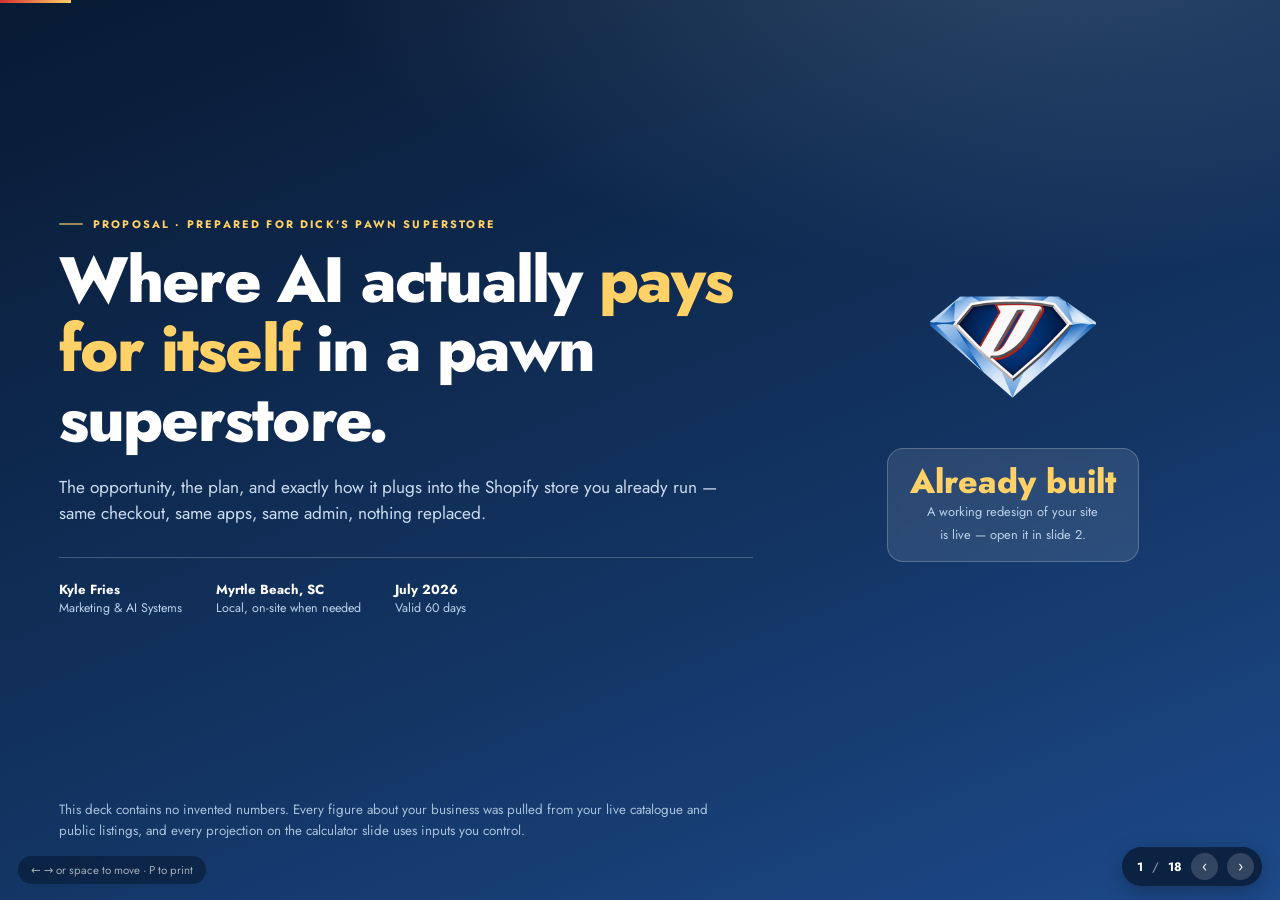
==== commit 8ddb9620: "Combine the two decks into one 18-slide deck The broad AI proposal (14 slides) and the Shopify compa" ====
--- a/index.html
+++ b/index.html
@@ -10,256 +10,7 @@
 <link rel="preconnect" href="https://fonts.googleapis.com">
 <link rel="preconnect" href="https://fonts.gstatic.com" crossorigin>
 <link href="https://fonts.googleapis.com/css2?family=Jost:wght@400;500;600;700;800&display=swap" rel="stylesheet">
-<style>
-:root{
-  --navy:#133564; --navy-dark:#0c2547; --navy-deep:#081a33;
-  --red:#c1272d; --red-bright:#d63031;
-  --gold:#ffd166; --ice:#e9f3fc; --ice-mid:#bcd9f2;
-  --ink:#16202c; --grey:#5b6570; --line:#e3e9f0;
-  --green:#1f9d55;
-  --ease:cubic-bezier(.16,1,.3,1);
-}
-*{margin:0;padding:0;box-sizing:border-box}
-html,body{height:100%}
-body{font-family:'Jost',system-ui,'Segoe UI',sans-serif;background:#0a1626;color:var(--ink);
-  -webkit-font-smoothing:antialiased;overflow:hidden}
-h1,h2,h3,h4{line-height:1.08;letter-spacing:-.028em}
-img{max-width:100%;display:block}
-a{color:inherit}
-
-/* ---------- deck shell ---------- */
-#deck{position:relative;width:100vw;height:100vh;overflow:hidden}
-/* Extra bottom padding keeps footnotes clear of the fixed HUD and hint pill. */
-.slide{position:absolute;inset:0;display:none;flex-direction:column;
-  padding:clamp(28px,4.2vh,58px) clamp(30px,4.6vw,86px) clamp(52px,6.5vh,74px);
-  background:#fff;overflow:auto}
-.slide.on{display:flex}
-.slide.dark{background:
-  radial-gradient(1200px 620px at 80% -12%, rgba(188,217,242,.20), transparent 62%),
-  linear-gradient(158deg,var(--navy-deep) 0%,var(--navy) 62%,#1d4a8a 100%);color:#fff}
-.slide.dark h1,.slide.dark h2,.slide.dark h3{color:#fff}
-.slide.tint{background:linear-gradient(180deg,#f4f9ff 0%,#eaf3fc 100%)}
-
-/* ---------- type ---------- */
-.eyebrow{display:inline-flex;align-items:center;gap:10px;font-size:clamp(.62rem,.85vw,.78rem);
-  font-weight:700;letter-spacing:.2em;text-transform:uppercase;color:var(--red);margin-bottom:14px}
-.eyebrow::before{content:"";width:24px;height:2px;background:currentColor;border-radius:2px;opacity:.6}
-.dark .eyebrow{color:var(--gold)}
-.s-title{font-size:clamp(1.7rem,3.5vw,3rem);font-weight:800;color:var(--navy-dark);margin-bottom:10px}
-.dark .s-title{color:#fff}
-.s-sub{font-size:clamp(.92rem,1.22vw,1.16rem);color:var(--grey);max-width:74ch;line-height:1.55}
-.dark .s-sub{color:#cbdcf0}
-.slide p,.slide li{font-size:clamp(.84rem,1.02vw,1rem);line-height:1.55}
-strong{font-weight:700;color:var(--navy-dark)}
-.dark strong{color:var(--gold)}
-.body-flow{flex:1;display:flex;flex-direction:column;justify-content:center;min-height:0}
-
-/* ---------- cover ---------- */
-.cover-grid{flex:1;display:grid;grid-template-columns:1.25fr .75fr;gap:clamp(24px,4vw,64px);align-items:center}
-.cover h1{font-size:clamp(2.1rem,5vw,4.15rem);font-weight:800;margin-bottom:20px}
-.cover h1 em{font-style:normal;color:var(--gold)}
-.cover-meta{margin-top:30px;padding-top:22px;border-top:1px solid rgba(255,255,255,.22);
-  display:flex;gap:34px;flex-wrap:wrap;font-size:clamp(.78rem,.95vw,.95rem);color:#bcd2ec}
-.cover-meta b{display:block;color:#fff;font-weight:700;font-size:1.06em}
-.cover-art{display:flex;flex-direction:column;align-items:center;gap:18px}
-.cover-art img.logo{width:clamp(110px,13vw,178px)}
-.cover-badge{background:rgba(255,255,255,.10);border:1px solid rgba(255,255,255,.22);
-  border-radius:16px;padding:16px 22px;text-align:center;backdrop-filter:blur(6px)}
-.cover-badge .big{font-size:clamp(1.5rem,2.6vw,2.2rem);font-weight:800;color:var(--gold);line-height:1}
-.cover-badge small{color:#bcd2ec;font-size:.8rem}
-
-/* ---------- generic grids ---------- */
-.grid{display:grid;gap:clamp(11px,1.1vw,17px)}
-.g2{grid-template-columns:repeat(2,1fr)}
-.g3{grid-template-columns:repeat(3,1fr)}
-.g4{grid-template-columns:repeat(4,1fr)}
-.card{background:#fff;border-radius:14px;padding:clamp(13px,1.35vw,20px);
-  box-shadow:inset 0 0 0 1px rgba(12,37,71,.09),0 2px 4px rgba(12,37,71,.05),0 10px 26px rgba(12,37,71,.07);
-  display:flex;flex-direction:column;gap:7px}
-.tint .card,.dark .card{background:#fff}
-.card h3{font-size:clamp(.94rem,1.14vw,1.1rem);font-weight:700;color:var(--navy-dark)}
-.card p{color:var(--grey);font-size:clamp(.76rem,.92vw,.92rem);line-height:1.48}
-.card .num{width:30px;height:30px;border-radius:9px;background:var(--ice);color:var(--navy);
-  display:flex;align-items:center;justify-content:center;font-weight:800;font-size:.86rem;flex:none}
-.card.accent-red .num{background:#fdecec;color:var(--red)}
-.card.accent-green .num{background:#e6f6ec;color:var(--green)}
-.card.accent-gold .num{background:#f7eeda;color:#93701c}
-.tagline{font-size:.7rem;font-weight:700;letter-spacing:.09em;text-transform:uppercase;color:var(--grey);margin-top:auto;padding-top:6px}
-.tagline b{color:var(--green)}
-.tagline.warn b{color:#b0700e}
-
-/* ---------- stats ---------- */
-.stats{display:grid;grid-template-columns:repeat(auto-fit,minmax(120px,1fr));gap:clamp(10px,1.2vw,20px)}
-.stat{background:rgba(255,255,255,.08);border:1px solid rgba(255,255,255,.18);border-radius:13px;padding:15px 17px}
-.slide:not(.dark) .stat{background:#fff;border-color:var(--line);box-shadow:0 2px 10px rgba(12,37,71,.06)}
-.stat .n{font-size:clamp(1.35rem,2.4vw,2.1rem);font-weight:800;color:var(--gold);line-height:1.05;letter-spacing:-.03em}
-.slide:not(.dark) .stat .n{color:var(--navy)}
-.stat .l{font-size:clamp(.66rem,.8vw,.8rem);color:#bcd2ec;font-weight:600;margin-top:3px;line-height:1.35}
-.slide:not(.dark) .stat .l{color:var(--grey)}
-
-/* ---------- bars ---------- */
-.bars{display:flex;flex-direction:column;gap:7px}
-.bar-row{display:grid;grid-template-columns:132px 1fr 54px;align-items:center;gap:12px;font-size:clamp(.74rem,.9vw,.9rem)}
-.bar-row .lab{font-weight:600;color:var(--navy-dark);text-align:right}
-/* These are spans, and an inline box ignores height — without display:block the
-   track renders empty and every bar reads as zero. */
-.bar-track{display:block;height:19px;background:var(--ice);border-radius:5px;overflow:hidden}
-.bar-fill{display:block;height:100%;background:linear-gradient(90deg,var(--navy),#2b6cb0);border-radius:5px}
-.bar-row.hi .bar-fill{background:linear-gradient(90deg,#a8842f,var(--gold))}
-.bar-row .val{font-weight:700;color:var(--navy-dark)}
-
-/* ---------- compare table ---------- */
-.cmp{width:100%;border-collapse:separate;border-spacing:0;font-size:clamp(.76rem,.94vw,.95rem)}
-.cmp th{text-align:left;font-size:.68rem;letter-spacing:.13em;text-transform:uppercase;color:var(--grey);
-  padding:0 12px 9px;font-weight:700}
-.cmp td{background:#fff;padding:11px 12px;border-top:1px solid var(--line)}
-.cmp tr td:first-child{border-radius:10px 0 0 10px;font-weight:600;color:var(--navy-dark)}
-.cmp tr td:last-child{border-radius:0 10px 10px 0}
-.cmp .was{color:#a3441f;font-weight:600}
-.cmp .now{color:var(--green);font-weight:700}
-.cmp .ok{color:var(--green);font-weight:700}
-
-/* ---------- timeline ---------- */
-.phases{display:grid;grid-template-columns:repeat(3,1fr);gap:clamp(12px,1.3vw,20px)}
-.phase{background:#fff;border-radius:15px;padding:clamp(15px,1.5vw,23px);position:relative;
-  box-shadow:inset 0 0 0 1px rgba(12,37,71,.09),0 10px 26px rgba(12,37,71,.08);border-top:4px solid var(--navy)}
-.phase:nth-child(2){border-top-color:var(--red)}
-.phase:nth-child(3){border-top-color:#b8903a}
-.phase .wk{font-size:.68rem;font-weight:800;letter-spacing:.13em;text-transform:uppercase;color:var(--red)}
-.phase:nth-child(1) .wk{color:var(--navy)}
-.phase:nth-child(3) .wk{color:#93701c}
-.phase h3{margin:5px 0 9px;font-size:clamp(1rem,1.24vw,1.2rem)}
-.phase ul{list-style:none;display:flex;flex-direction:column;gap:5px}
-.phase li{padding-left:17px;position:relative;color:var(--grey);font-size:clamp(.75rem,.9vw,.9rem);line-height:1.45}
-.phase li::before{content:"";position:absolute;left:0;top:.52em;width:6px;height:6px;border-radius:50%;background:var(--navy);opacity:.4}
-.phase .out{margin-top:11px;padding-top:9px;border-top:1px solid var(--line);font-size:.74rem;color:var(--navy-dark)}
-.phase .out b{color:var(--red)}
-
-/* ---------- integration pipeline ---------- */
-.pipe{display:flex;align-items:stretch;gap:8px;margin-bottom:clamp(12px,1.6vh,20px);flex-wrap:nowrap}
-.pipe-node{flex:1;background:#fff;border-radius:12px;padding:11px 13px;min-width:0;
-  box-shadow:inset 0 0 0 1px rgba(12,37,71,.10),0 3px 12px rgba(12,37,71,.07)}
-.pipe-node .pn-k{font-size:.6rem;font-weight:800;letter-spacing:.13em;text-transform:uppercase;color:var(--grey)}
-.pipe-node b{display:block;font-size:clamp(.8rem,.98vw,.98rem);color:var(--navy-dark);margin:2px 0 3px;line-height:1.2}
-.pipe-node p{font-size:clamp(.68rem,.8vw,.8rem);color:var(--grey);line-height:1.35}
-.pipe-node.lock{box-shadow:inset 0 0 0 2px var(--navy),0 3px 12px rgba(12,37,71,.10)}
-.pipe-node.ai{box-shadow:inset 0 0 0 2px var(--red-bright),0 3px 12px rgba(198,40,45,.13)}
-.pipe-node.lock .pn-k{color:var(--navy)}
-.pipe-node.ai .pn-k{color:var(--red)}
-.pipe-arw{display:flex;align-items:center;color:var(--navy);opacity:.4;font-size:1.2rem;font-weight:800;flex:none}
-.pipe-back{background:var(--ice);border-radius:9px;padding:8px 14px;font-size:clamp(.7rem,.85vw,.85rem);
-  color:var(--navy-dark);font-weight:600;margin-bottom:clamp(12px,1.6vh,20px)}
-.pipe-back b{color:var(--red)}
-.evidence{background:linear-gradient(150deg,var(--navy-deep),var(--navy));border-radius:13px;
-  padding:13px 17px;color:#fff;font-size:clamp(.74rem,.9vw,.9rem);line-height:1.5}
-.evidence b{color:var(--gold)}
-.evidence code{font-family:ui-monospace,'Cascadia Code',Consolas,monospace;font-size:.92em;
-  background:rgba(255,255,255,.13);padding:1px 6px;border-radius:4px;color:#fff}
-@media(max-width:900px){.pipe{flex-wrap:wrap}.pipe-node{flex:1 1 45%}.pipe-arw{display:none}}
-
-/* ---------- calculator ---------- */
-.calc{display:grid;grid-template-columns:1fr 1.08fr;gap:clamp(16px,2vw,34px);align-items:start}
-.calc-in{display:flex;flex-direction:column;gap:11px}
-.field{display:grid;grid-template-columns:1fr 92px;gap:11px;align-items:center}
-.field label{font-size:clamp(.76rem,.92vw,.94rem);font-weight:600;color:var(--navy-dark);line-height:1.3}
-.field label small{display:block;font-weight:500;color:var(--grey);font-size:.76em}
-/* This slide is dark — without these the labels were navy on navy, i.e. invisible. */
-.dark .field label{color:#fff}
-.dark .field label small{color:#a8c0dc}
-.field input{font-family:inherit;font-size:1rem;font-weight:700;color:var(--navy-dark);text-align:right;
-  border:2px solid var(--line);border-radius:9px;padding:8px 11px;width:100%;background:#fff}
-.field input:focus{outline:none;border-color:var(--navy)}
-.calc-out{background:linear-gradient(158deg,var(--navy-deep),var(--navy));border-radius:16px;
-  padding:clamp(16px,1.8vw,26px);color:#fff;box-shadow:0 18px 46px rgba(12,37,71,.24)}
-.calc-out h3{color:#fff;font-size:clamp(.94rem,1.1vw,1.08rem);margin-bottom:13px}
-.out-row{display:flex;justify-content:space-between;align-items:baseline;gap:14px;
-  padding:9px 0;border-bottom:1px solid rgba(255,255,255,.14)}
-.out-row:last-of-type{border-bottom:none}
-.out-row .k{font-size:clamp(.76rem,.9vw,.92rem);color:#bcd2ec}
-.out-row .v{font-size:clamp(1.02rem,1.5vw,1.4rem);font-weight:800;color:var(--gold);letter-spacing:-.02em}
-.calc-note{margin-top:11px;font-size:.72rem;color:#9fb8d6;line-height:1.45}
-
-/* ---------- pricing ---------- */
-.tiers{display:grid;grid-template-columns:repeat(3,1fr);gap:clamp(12px,1.3vw,20px)}
-.tier{background:#fff;border-radius:16px;padding:clamp(15px,1.6vw,24px);display:flex;flex-direction:column;gap:9px;
-  box-shadow:inset 0 0 0 1px rgba(12,37,71,.09),0 10px 26px rgba(12,37,71,.08);position:relative}
-.tier.best{box-shadow:inset 0 0 0 2px var(--red),0 18px 44px rgba(198,40,45,.18)}
-.tier .flag{position:absolute;top:-11px;left:50%;transform:translateX(-50%);background:var(--red-bright);color:#fff;
-  font-size:.62rem;font-weight:800;letter-spacing:.11em;text-transform:uppercase;padding:4px 13px;border-radius:999px;white-space:nowrap}
-.tier .nm{font-size:.7rem;font-weight:800;letter-spacing:.13em;text-transform:uppercase;color:var(--red)}
-.tier .pr{font-size:clamp(1.5rem,2.5vw,2.15rem);font-weight:800;color:var(--navy-dark);line-height:1;letter-spacing:-.03em}
-.tier .pr span{font-size:.42em;font-weight:600;color:var(--grey);letter-spacing:0}
-.tier ul{list-style:none;display:flex;flex-direction:column;gap:5px;margin-top:3px}
-.tier li{padding-left:18px;position:relative;font-size:clamp(.74rem,.88vw,.88rem);color:var(--grey);line-height:1.42}
-.tier li::before{content:"✓";position:absolute;left:0;color:var(--green);font-weight:800}
-.tier .who{margin-top:auto;padding-top:10px;border-top:1px solid var(--line);font-size:.74rem;color:var(--navy-dark);font-weight:600}
-
-.anchor-box{margin-top:clamp(11px,1.3vw,18px);background:#fff;border-radius:13px;padding:13px 18px;
-  box-shadow:inset 0 0 0 1px rgba(12,37,71,.09);display:flex;gap:26px;align-items:center;flex-wrap:wrap;
-  font-size:clamp(.76rem,.92vw,.94rem);color:var(--grey)}
-.anchor-box b{color:var(--navy-dark)}
-
-/* ---------- misc ---------- */
-.split{display:grid;grid-template-columns:1.06fr .94fr;gap:clamp(20px,3vw,52px);align-items:center;flex:1;min-height:0}
-.shot{border-radius:14px;overflow:hidden;box-shadow:0 22px 60px rgba(0,0,0,.36);border:1px solid rgba(255,255,255,.16)}
-.no-list{display:flex;flex-direction:column;gap:9px}
-.no-item{display:flex;gap:12px;align-items:flex-start;background:#fff;border-radius:12px;padding:12px 15px;
-  box-shadow:inset 0 0 0 1px rgba(12,37,71,.09)}
-.no-item .x{width:24px;height:24px;border-radius:7px;background:#fdecec;color:var(--red);flex:none;
-  display:flex;align-items:center;justify-content:center;font-weight:800;font-size:.86rem}
-.no-item b{display:block;color:var(--navy-dark);font-size:clamp(.82rem,.98vw,.98rem)}
-.no-item p{color:var(--grey);font-size:clamp(.74rem,.88vw,.88rem);margin-top:1px}
-.pull{background:rgba(255,255,255,.09);border-left:3px solid var(--gold);border-radius:0 12px 12px 0;
-  padding:15px 20px;font-size:clamp(.9rem,1.15vw,1.14rem);line-height:1.5;color:#e8f1fb}
-.slide:not(.dark) .pull{background:var(--ice);border-left-color:var(--red);color:var(--navy-dark)}
-.cta-row{display:flex;gap:13px;flex-wrap:wrap;margin-top:clamp(14px,1.8vw,26px)}
-.btn{display:inline-flex;align-items:center;gap:9px;font-weight:700;font-size:clamp(.84rem,1vw,1rem);
-  padding:13px 27px;border-radius:999px;text-decoration:none;border:2px solid transparent;transition:transform .16s var(--ease)}
-.btn:hover{transform:translateY(-2px)}
-.btn-red{background:var(--red-bright);color:#fff;box-shadow:0 7px 20px rgba(198,40,45,.36)}
-.btn-ghost{border-color:rgba(255,255,255,.5);color:#fff}
-.slide:not(.dark) .btn-ghost{border-color:var(--navy);color:var(--navy)}
-.foot-note{margin-top:auto;padding-top:12px;font-size:clamp(.66rem,.78vw,.78rem);color:var(--grey);line-height:1.45;max-width:86ch}
-.dark .foot-note{color:#a8c0dc}
-
-/* ---------- chrome ---------- */
-#bar{position:fixed;top:0;left:0;height:3px;background:linear-gradient(90deg,var(--red-bright),var(--gold));
-  z-index:60;transition:width .3s var(--ease);width:0}
-#hud{position:fixed;bottom:14px;right:18px;z-index:60;display:flex;align-items:center;gap:9px;
-  background:rgba(8,26,51,.80);color:#fff;border-radius:999px;padding:6px 8px 6px 15px;
-  font-size:.76rem;font-weight:700;backdrop-filter:blur(8px);box-shadow:0 6px 20px rgba(0,0,0,.25)}
-#hud .sep{opacity:.5;font-weight:500}
-#hud button{width:27px;height:27px;border-radius:50%;border:none;background:rgba(255,255,255,.16);color:#fff;
-  font-size:.95rem;cursor:pointer;font-family:inherit;line-height:1;transition:background .15s}
-#hud button:hover{background:rgba(255,255,255,.32)}
-#hint{position:fixed;bottom:16px;left:18px;z-index:60;font-size:.72rem;color:rgba(255,255,255,.62);
-  background:rgba(8,26,51,.6);padding:6px 13px;border-radius:999px;backdrop-filter:blur(6px);transition:opacity .5s}
-.slide:not(.dark) ~ #hint{color:rgba(255,255,255,.62)}
-#hint.gone{opacity:0;pointer-events:none}
-
-@media(max-width:900px){
-  .cover-grid,.split,.calc{grid-template-columns:1fr}
-  .cover-art{display:none}
-  .g3,.g4,.phases,.tiers{grid-template-columns:1fr 1fr}
-  .slide{padding:24px 20px}
-}
-@media(max-width:620px){
-  .g2,.g3,.g4,.phases,.tiers{grid-template-columns:1fr}
-  .bar-row{grid-template-columns:96px 1fr 44px}
-}
-
-/* ---------- print / PDF ---------- */
-@media print{
-  @page{size:1280px 720px;margin:0}
-  html,body{height:auto;overflow:visible;background:#fff}
-  #deck{height:auto}
-  #bar,#hud,#hint{display:none!important}
-  .slide{display:flex!important;position:relative;inset:auto;width:1280px;height:720px;
-    page-break-after:always;break-after:page;overflow:hidden;box-shadow:none}
-  .slide.dark{-webkit-print-color-adjust:exact;print-color-adjust:exact}
-  *{-webkit-print-color-adjust:exact;print-color-adjust:exact}
-}
-</style>
+<link rel="stylesheet" href="deck.css">
 </head>
 <body>
 
@@ -272,7 +23,7 @@
     <div>
       <span class="eyebrow">Proposal · Prepared for Dick's Pawn Superstore</span>
       <h1>Where AI actually <em>pays for itself</em> in a pawn superstore.</h1>
-      <p class="s-sub" style="font-size:clamp(1rem,1.35vw,1.3rem)">A practical plan to cut the hours between “we took it in” and “it’s selling everywhere” — and to stop losing the customers who never reach a person.</p>
+      <p class="s-sub" style="font-size:clamp(1rem,1.35vw,1.3rem)">The opportunity, the plan, and exactly how it plugs into the Shopify store you already run — same checkout, same apps, same admin, nothing replaced.</p>
       <div class="cover-meta">
         <div><b>Kyle Fries</b>Marketing &amp; AI Systems</div>
         <div><b>Myrtle Beach, SC</b>Local, on-site when needed</div>
@@ -287,23 +38,23 @@
       </div>
     </div>
   </div>
-  <p class="foot-note">This deck contains no invented numbers. Every figure about your business was pulled from your live catalogue and public listings, and every projection on slide 9 uses inputs you control.</p>
+  <p class="foot-note">This deck contains no invented numbers. Every figure about your business was pulled from your live catalogue and public listings, and every projection on the calculator slide uses inputs you control.</p>
 </section>
 
 <!-- ========== 2. PROOF ========== -->
 <section class="slide dark">
   <span class="eyebrow">Start here</span>
-  <h2 class="s-title">I didn’t bring a portfolio. I brought your website.</h2>
+  <h2 class="s-title">I didn't bring a portfolio. I brought your website.</h2>
   <div class="split">
     <div>
-      <p class="s-sub" style="margin-bottom:18px">Before we talk about what AI <em>could</em> do, here’s what it already did — one person, working from your live product feed.</p>
+      <p class="s-sub" style="margin-bottom:18px">Before we talk about what AI <em>could</em> do, here's what it already did — one person, working from your live product feed.</p>
       <div class="stats" style="margin-bottom:16px">
         <div class="stat"><div class="n">1,576</div><div class="l">pages built</div></div>
         <div class="stat"><div class="n">1,565</div><div class="l">real products, live prices</div></div>
         <div class="stat"><div class="n">5</div><div class="l">city landing pages</div></div>
         <div class="stat"><div class="n">12&times;</div><div class="l">lighter homepage</div></div>
       </div>
-      <p class="pull">Everything you’ll see in this deck is the same kind of work, applied to the parts of the business that move money.</p>
+      <p class="pull">Everything in this deck is the same kind of work, applied to the parts of the business that move money.</p>
       <div class="cta-row">
         <a class="btn btn-red" href="https://kylefriesmarketing.github.io/dicks-pawn-redesign/" target="_blank" rel="noopener">Open the live site →</a>
       </div>
@@ -312,7 +63,7 @@
   </div>
 </section>
 
-<!-- ========== 3. WHAT I LEARNED ========== -->
+<!-- ========== 3. HOMEWORK ========== -->
 <section class="slide tint">
   <span class="eyebrow">Homework</span>
   <h2 class="s-title">What your catalogue actually says about your floor</h2>
@@ -332,12 +83,12 @@
       <div>
         <div class="card" style="margin-bottom:12px">
           <h3>You are a jewelry business with a superstore attached</h3>
-          <p><strong>65%</strong> of everything listed online is jewelry and gold. That is a strength — it’s high-margin and it’s what your jewelers are for — but online it means most visitors are handed 991 rings and asked to browse.</p>
+          <p><strong>65%</strong> of everything listed online is jewelry and gold. That is a strength — it's high-margin and it's what your jewelers are for — but online it means most visitors are handed 991 rings and asked to browse.</p>
         </div>
         <div class="card">
           <h3>Two things I noticed in the data</h3>
           <p><strong>Stock arrives in batches.</strong> The newest 8 items were all listed the same day. Between batches, other departments go quiet online even when product is on the floor.</p>
-          <p><strong>Your tagging is good but private.</strong> Codes like <em>GR</em>, <em>AP</em>, <em>HW</em> are consistent enough to automate against — that’s a real asset most shops don’t have.</p>
+          <p><strong>Your tagging is good but private.</strong> Codes like <em>GR</em>, <em>AP</em>, <em>HW</em> are consistent enough to automate against — that's a real asset most shops don't have.</p>
         </div>
       </div>
     </div>
@@ -345,93 +96,10 @@
   <p class="foot-note">Source: dickspawn.com public product feed, retrieved 26 July 2026. Counts are in-stock items.</p>
 </section>
 
-<!-- ========== 4. THESIS ========== -->
-<section class="slide dark">
-  <span class="eyebrow">The thesis</span>
-  <h2 class="s-title">In a pawn business, AI is not a cleverness upgrade.<br>It’s a speed upgrade.</h2>
-  <p class="s-sub" style="margin-bottom:auto">Your team already knows what things are worth. That judgement is the business, and it isn’t for sale. What AI removes is the dead time around it.</p>
-  <div class="grid g3" style="margin:clamp(14px,2vh,26px) 0">
-    <div class="card accent-red">
-      <div class="num">1</div>
-      <h3>Time-to-list</h3>
-      <p>Every day an item sits in the back un-listed is capital parked on a shelf. Shortening that is the single biggest lever in the whole operation.</p>
-    </div>
-    <div class="card accent-green">
-      <div class="num">2</div>
-      <h3>Lead capture</h3>
-      <p>Calls that ring out, DMs after closing, “do you have…” questions nobody answers. Those aren’t just sales — in a pawn shop they’re loans you never wrote.</p>
-    </div>
-    <div class="card accent-gold">
-      <div class="num">3</div>
-      <h3>Reach per item</h3>
-      <p>The same ring can be on your site, eBay, and in local search results — or on one of them. The difference is listing labour, not inventory.</p>
-    </div>
-  </div>
-  <p class="pull">AI will not appraise better than your staff. It will make sure that by the time they’ve finished appraising, the listing is already written.</p>
-</section>
-
-<!-- ========== 5. SAVE MONEY ========== -->
-<section class="slide">
-  <span class="eyebrow">Opportunity · Cost side</span>
-  <h2 class="s-title">Six places AI takes hours out of the week</h2>
-  <p class="s-sub">Ordered by how quickly they pay back. Each one is a workflow, not a product you have to buy.</p>
-  <div class="body-flow">
-    <div class="grid g3">
-      <div class="card accent-red"><div class="num">1</div><h3>Listing production</h3>
-        <p>Photo in, listing out: title, description, category, specs, tags. Your descriptions already read like they’re AI-assisted — the win is turning that into a pipeline instead of a person’s afternoon.</p>
-        <div class="tagline">Payback: <b>fastest</b></div></div>
-      <div class="card accent-red"><div class="num">2</div><h3>Photo cleanup</h3>
-        <p>Batch background removal, consistent crops and lighting. 1,435 of your items already carry 3+ photos, so the volume is real and so is the time spent on it.</p>
-        <div class="tagline">Payback: <b>fast</b></div></div>
-      <div class="card accent-red"><div class="num">3</div><h3>Comp research</h3>
-        <p>Pull recent sold comps and hand them to whoever is at the counter. The appraiser still decides — they just stop typing searches while a customer waits.</p>
-        <div class="tagline warn">Assists only · <b>never decides</b></div></div>
-      <div class="card"><div class="num">4</div><h3>Front-desk deflection</h3>
-        <p>“Do you have…”, hours, directions, what you buy, is it still available. Answered on the site and by text so the phone rings for the calls that actually need a person.</p>
-        <div class="tagline">Payback: <b>fast</b></div></div>
-      <div class="card"><div class="num">5</div><h3>Review responses</h3>
-        <p>2,000+ reviews across five locations. Drafted in your voice, queued for a manager to approve or edit. Nothing posts unread.</p>
-        <div class="tagline">Payback: <b>steady</b></div></div>
-      <div class="card"><div class="num">6</div><h3>Cross-store stock lookup</h3>
-        <p>A customer in Conway asks for something sitting in North Myrtle Beach. Staff should find it in seconds, from their phone, without calling four stores.</p>
-        <div class="tagline">Payback: <b>steady</b></div></div>
-    </div>
-  </div>
-</section>
-
-<!-- ========== 6. MAKE MONEY ========== -->
-<section class="slide tint">
-  <span class="eyebrow">Opportunity · Revenue side</span>
-  <h2 class="s-title">Six places the same work brings money in</h2>
-  <p class="s-sub">These lean on inventory you already own and customers who already know you.</p>
-  <div class="body-flow">
-    <div class="grid g3">
-      <div class="card accent-green"><div class="num">1</div><h3>Local search, per city</h3>
-        <p>“Pawn shop Conway SC” has no page on your site today — that URL returns a 404. Five city pages now exist in the rebuild, each marked up as a real business location.</p>
-        <div class="tagline">Built &amp; <b>ready</b></div></div>
-      <div class="card accent-green"><div class="num">2</div><h3>Store data in search</h3>
-        <p>Your product pages already carry proper markup. Your <em>homepage carries none</em> — no hours, no addresses, no ratings for five locations. That’s a free fix.</p>
-        <div class="tagline">Built &amp; <b>ready</b></div></div>
-      <div class="card accent-green"><div class="num">3</div><h3>More shelves per item</h3>
-        <p>eBay is one channel. Once listing is a pipeline rather than manual work, adding channels costs almost nothing per item.</p>
-        <div class="tagline">Phase <b>3</b></div></div>
-      <div class="card"><div class="num">4</div><h3>Tell people what came in</h3>
-        <p>“You asked about a Rolex — one just landed in Surfside.” Wants get logged at the counter; matching arrivals trigger a text. This is the highest-intent list you own.</p>
-        <div class="tagline">Phase <b>2</b></div></div>
-      <div class="card"><div class="num">5</div><h3>Sell-side lead capture</h3>
-        <p>The people who want to <em>pawn</em> are the margin engine. An online quote form that reaches a real inbox turns “I wonder what it’s worth” into a visit.</p>
-        <div class="tagline">Phase <b>1</b></div></div>
-      <div class="card"><div class="num">6</div><h3>Daily content without a person</h3>
-        <p>New-arrival posts for five stores, drafted from the same listing pipeline, scheduled and approved in one sitting a week.</p>
-        <div class="tagline">Phase <b>3</b></div></div>
-    </div>
-  </div>
-</section>
-
-<!-- ========== 7. VERIFIED GAPS ========== -->
+<!-- ========== 4. VERIFIED GAPS ========== -->
 <section class="slide">
   <span class="eyebrow">Measured, not guessed</span>
-  <h2 class="s-title">What’s costing you today</h2>
+  <h2 class="s-title">What's costing you today</h2>
   <p class="s-sub">I measured your live site against the rebuild on 26 July 2026. You can re-run every one of these.</p>
   <div class="body-flow">
     <table class="cmp">
@@ -442,65 +110,174 @@
         <tr><td>Business markup on homepage</td><td class="was">None</td><td class="now">All 5 stores</td><td>Hours, addresses, phone and rating handed to Google directly.</td></tr>
         <tr><td>Per-city landing pages</td><td class="was">None (404)</td><td class="now">5 pages</td><td>You compete in five separate local markets with one page.</td></tr>
         <tr><td>Link previews when shared</td><td class="was">Square logo</td><td class="now">Designed card</td><td>Every text, post and email that shares your link.</td></tr>
-        <tr><td>Product page markup</td><td class="ok">Already correct ✓</td><td class="ok">Matched</td><td>Credit where it’s due — Shopify does this part well.</td></tr>
+        <tr><td>Product page markup</td><td class="ok">Already correct ✓</td><td class="ok">Matched</td><td>Credit where it's due — Shopify does this part well.</td></tr>
       </tbody>
     </table>
   </div>
-  <p class="foot-note">Transfer sizes measured compressed, cache-busted, from the same connection. “Business markup” = LocalBusiness/PawnShop structured data; your homepage returned zero structured-data blocks.</p>
-</section>
-
-<!-- ========== 8. PLAN ========== -->
+  <p class="foot-note">Transfer sizes measured compressed, cache-busted, from the same connection. "Business markup" = LocalBusiness/PawnShop structured data; your homepage returned zero structured-data blocks.</p>
+</section>
+
+<!-- ========== 5. THE CONNECTION ========== -->
 <section class="slide tint">
-  <span class="eyebrow">The plan</span>
-  <h2 class="s-title">First 90 days</h2>
-  <p class="s-sub">Each phase ends with something you can measure. If a phase doesn’t earn the next one, we stop.</p>
-  <div class="body-flow">
-    <div class="phases">
-      <div class="phase">
-        <div class="wk">Weeks 1–3</div>
-        <h3>Launch</h3>
-        <ul>
-          <li>New site live on your domain</li>
-          <li>All 5 locations marked up for search</li>
-          <li>City landing pages published</li>
-          <li>Quote form wired to a real inbox</li>
-          <li>Analytics + call tracking in place</li>
-        </ul>
-        <div class="out">You’ll see: <b>baseline traffic, calls and form fills</b> — the number everything else is judged against.</div>
-      </div>
-      <div class="phase">
-        <div class="wk">Weeks 4–8</div>
-        <h3>Throughput</h3>
-        <ul>
-          <li>Photo → listing pipeline for one department</li>
-          <li>Comp-research tool at the counter</li>
-          <li>Staff training, written runbook</li>
-          <li>Customer “wants” list started</li>
-          <li>Review response queue</li>
-        </ul>
-        <div class="out">You’ll see: <b>minutes per listing, before vs after</b>, timed on real items.</div>
-      </div>
-      <div class="phase">
-        <div class="wk">Weeks 9–12</div>
-        <h3>Reach</h3>
-        <ul>
-          <li>Pipeline extended to all departments</li>
-          <li>Additional sales channels</li>
-          <li>New-arrival alerts to the wants list</li>
-          <li>Weekly social from the same pipeline</li>
-          <li>Quarterly review + what’s next</li>
-        </ul>
-        <div class="out">You’ll see: <b>items listed per week and online revenue</b> against your week-3 baseline.</div>
-      </div>
-    </div>
-  </div>
-</section>
-
-<!-- ========== 9. INTEGRATION ========== -->
+  <span class="eyebrow">How it connects to Shopify</span>
+  <h2 class="s-title">The new site becomes your store's theme</h2>
+  <p class="s-sub">You already own the hard part — Shopify runs your checkout, inventory and apps, and your product pages are already correct for Google. The redesign installs as a new <strong>theme</strong> on that same store. No migration, nothing rebuilt.</p>
+  <div class="body-flow">
+    <div class="flow" style="margin-bottom:clamp(13px,1.8vh,22px)">
+      <div class="flow-step"><span class="fs-n">1</span><b>Install quietly</b><p>The new design is added as an <em>unpublished</em> theme. Customers see nothing.</p></div>
+      <div class="flow-arw">›</div>
+      <div class="flow-step"><span class="fs-n">2</span><b>You preview privately</b><p>A private link shows your real store — live products, live prices — in the new design.</p></div>
+      <div class="flow-arw">›</div>
+      <div class="flow-step hot"><span class="fs-n">3</span><b>One click to launch</b><p>When you approve, publishing is a single click. No downtime, no data moves.</p></div>
+      <div class="flow-arw">›</div>
+      <div class="flow-step"><span class="fs-n">4</span><b>One click back</b><p>Your current theme stays saved. If you ever want it back, that's one click too.</p></div>
+    </div>
+    <div class="grid g3">
+      <div class="card accent-green"><div class="num">✓</div><h3>Checkout untouched</h3><p>Payments, cart, shipping, taxes — all Shopify's engine, none of it changes.</p></div>
+      <div class="card accent-green"><div class="num">✓</div><h3>Apps keep working</h3><p>Call-for-Price, your SMS marketing tool, the eBay flow — they plug into the engine, not the design.</p></div>
+      <div class="card accent-green"><div class="num">✓</div><h3>Same admin for staff</h3><p>Your team adds and edits products exactly where they do today. Nothing new to learn.</p></div>
+    </div>
+  </div>
+  <p class="foot-note">Considered and rejected: replatforming (months of risk to rebuild what works), a separate second website (competes with your own store on Google), and a custom "headless" build (overkill without an engineering team). The theme route is the only zero-disruption option — and it's also the cheapest.</p>
+</section>
+
+<!-- ========== 6. SYNC VANISHES ========== -->
+<section class="slide dark">
+  <span class="eyebrow">The problem that disappears</span>
+  <h2 class="s-title">Sold in the store = gone from the site.<br>Automatically. Always.</h2>
+  <p class="s-sub" style="margin-bottom:clamp(14px,2vh,24px)">Your inventory is one-of-a-kind — quantity one of everything. The worst failure a pawn shop's website can have is selling a ring in Conway that's still listed online.</p>
+  <div class="before-after">
+    <div class="ba bad">
+      <span class="ba-k">With a separate website</span>
+      <h3>A sync you have to babysit</h3>
+      <ul>
+        <li>Every sale must be copied to the site — by hand or by a feed that can break</li>
+        <li>A missed delisting means selling the same ring twice</li>
+        <li>An angry refund, a bad review, staff time cleaning it up</li>
+      </ul>
+    </div>
+    <div class="ba good">
+      <span class="ba-k">With the theme approach</span>
+      <h3>Nothing to sync — the site is the store</h3>
+      <ul>
+        <li>The website reads live inventory directly from Shopify</li>
+        <li>Mark it sold at the counter → it's off the site that second</li>
+        <li>No feed, no babysitting, no way for it to drift</li>
+      </ul>
+    </div>
+  </div>
+  <p class="pull" style="margin-top:clamp(14px,2vh,22px)">This isn't a feature we build — it's a problem the architecture makes impossible. That's the best kind of fix.</p>
+</section>
+
+<!-- ========== 7. THE AI PATTERN ========== -->
+<section class="slide">
+  <span class="eyebrow">The AI layer</span>
+  <h2 class="s-title">In a pawn business, AI is a speed upgrade — not a cleverness upgrade</h2>
+  <p class="s-sub">Your team already knows what things are worth. That judgement is the business, and it isn't for sale. What AI removes is the dead time around it — and every system follows one safe pattern, powered by Claude.</p>
+  <div class="body-flow">
+    <div class="flow" style="margin-bottom:clamp(13px,1.8vh,22px)">
+      <div class="flow-step"><span class="fs-n">1</span><b>Something happens</b><p>A photo is taken, an item arrives, a review comes in.</p></div>
+      <div class="flow-arw">›</div>
+      <div class="flow-step hot"><span class="fs-n">2</span><b>AI does the typing</b><p>Claude writes the listing, applies the category, drafts the reply.</p></div>
+      <div class="flow-arw">›</div>
+      <div class="flow-step"><span class="fs-n">3</span><b>Saved as a draft</b><p>Invisible to customers. Sitting in your Shopify admin, waiting.</p></div>
+      <div class="flow-arw">›</div>
+      <div class="flow-step"><span class="fs-n">4</span><b>Your staff approve</b><p>Review, edit if needed, click Active — the same click they make today.</p></div>
+      <div class="flow-arw">›</div>
+      <div class="flow-step"><span class="fs-n">5</span><b>It goes live</b><p>On the site, correctly categorised, ready to sell.</p></div>
+    </div>
+    <div class="grid g2">
+      <div class="card">
+        <h3>Why drafts matter</h3>
+        <p>Shopify has a built-in "draft product" state — invisible to customers until activated. The AI writes into <strong>drafts only</strong>. Nothing it produces reaches a customer without a human clicking approve. No new review tool to learn; the gate is the admin your team lives in.</p>
+      </div>
+      <div class="card">
+        <h3>What the AI never touches</h3>
+        <p>Your pawn system — loans, tickets, customer identities, compliance — is never connected to the AI. Claude only ever sees <strong>merchandise</strong>: photos, titles, item numbers. And prices are <em>suggestions</em>; the number that goes live is always your appraiser's.</p>
+      </div>
+    </div>
+  </div>
+</section>
+
+<!-- ========== 8. LISTING ASSISTANT ========== -->
+<section class="slide tint">
+  <span class="eyebrow">System 1 · The pilot</span>
+  <h2 class="s-title">Photos in. Finished listing out.</h2>
+  <p class="s-sub">The proof this is needed is in your own data: your product codes end in six different people's initials, in twelve different formats. That's your staff hand-typing every item into Shopify.</p>
+  <div class="body-flow">
+    <div class="flow" style="margin-bottom:clamp(13px,1.8vh,22px)">
+      <div class="flow-step"><span class="fs-n">📱</span><b>Staff snaps photos</b><p>A phone page: 1–4 photos, the item number, optionally a few words — "14k rope chain, 24 inch, 20 grams".</p></div>
+      <div class="flow-arw">›</div>
+      <div class="flow-step hot"><span class="fs-n">🤖</span><b>Claude writes everything</b><p>Title in your house style, full description, correct department and category, condition notes it can see in the photos, and a suggested price range.</p></div>
+      <div class="flow-arw">›</div>
+      <div class="flow-step"><span class="fs-n">✓</span><b>Draft lands in Shopify</b><p>Photos attached, tags applied. Your appraiser sets the real price, clicks Active. Minutes of typing becomes seconds of reviewing.</p></div>
+    </div>
+    <div style="display:flex;gap:16px;align-items:center;flex-wrap:wrap">
+      <span class="price-tag">≈ 5¢ <small>AI cost per listing — included in the plan</small></span>
+      <span class="price-tag">2 weeks <small>to prove it, timed on your real items</small></span>
+    </div>
+  </div>
+  <p class="foot-note">This is the $1,500 pilot on the pricing slide: one department, before/after timing on 20 real items, written findings either way.</p>
+</section>
+
+<!-- ========== 9. CATALOG BRAIN ========== -->
+<section class="slide">
+  <span class="eyebrow">System 2 · Runs once, pays forever</span>
+  <h2 class="s-title">Your catalogue, finally organised like a superstore</h2>
+  <div class="body-flow">
+    <div class="grid g2" style="margin-bottom:clamp(12px,1.6vh,20px)">
+      <div class="card">
+        <h3>The hidden problem</h3>
+        <p>Your team tags products with internal shorthand — and it's consistent, which is genuinely rare. But it's private shorthand: while building the demo I found that reading one code naively files <strong>Louis Vuitton handbags under "Tools &amp; Hardware"</strong>. Your own website search inherits confusions like that today.</p>
+      </div>
+      <div class="card">
+        <h3>The fix</h3>
+        <p>Claude reads all 1,565 products once — titles plus your existing codes — and writes clean, universal categories back into Shopify: department, type, brand, metal. Your staff's tags stay untouched; the new ones are added alongside.</p>
+      </div>
+    </div>
+    <div class="grid g3">
+      <div class="card accent-green"><div class="num">1</div><h3>Real category pages</h3><p>"Gold Rings", "Power Tools", "Designer Bags" become true Shopify collections that update themselves as stock changes.</p></div>
+      <div class="card accent-green"><div class="num">2</div><h3>Jewelry gets navigable</h3><p>65% of your catalogue is jewelry. Shoppers filter rings / necklaces / bracelets / watches instead of scrolling 991 items.</p></div>
+      <div class="card accent-green"><div class="num">3</div><h3>Every future item, automatic</h3><p>New products get categorised the moment they're created — whether the Listing Assistant made them or a staff member typed them.</p></div>
+    </div>
+  </div>
+  <p class="foot-note">One-time AI cost for the full catalogue: under $10 — it runs as an overnight batch job. This is the least glamorous system in the plan and possibly the highest-value one.</p>
+</section>
+
+<!-- ========== 10. SYSTEMS 3–5 ========== -->
+<section class="slide tint">
+  <span class="eyebrow">Systems 3–5 · Phases 2 and 3</span>
+  <h2 class="s-title">Built on the same store, the same pattern</h2>
+  <div class="body-flow">
+    <div class="grid g3">
+      <div class="card">
+        <div class="num">3</div>
+        <h3>"You asked — it just came in"</h3>
+        <p>Counter staff log what customers are hunting for. When a matching item lands in Shopify, Claude spots the match and drafts a text — sent through the <strong>SMS app you already pay for</strong>. A staff member approves the day's queue in one sitting.</p>
+        <div class="tagline">Highest-intent list <b>you own</b></div>
+      </div>
+      <div class="card">
+        <div class="num">4</div>
+        <h3>Ask-the-store, answered instantly</h3>
+        <p>A website chat that answers "are you open," "do you buy tools," and — because it reads your live Shopify inventory — "do you have any PS5s?" Every real conversation still ends with your phone number; the widget just absorbs the calls that never needed a person.</p>
+        <div class="tagline">Phone rings for <b>real calls</b></div>
+      </div>
+      <div class="card">
+        <div class="num">5</div>
+        <h3>Every review, answered well</h3>
+        <p>2,000+ Google reviews across five stores deserve replies. Claude drafts each one in your voice; a manager approves or edits before anything posts. Nothing reaches the public unread — same rule as everywhere else.</p>
+        <div class="tagline">Reputation <b>maintained</b></div>
+      </div>
+    </div>
+    <p class="pull" style="margin-top:clamp(13px,1.8vh,20px)">Notice what's <em>not</em> here: no new subscriptions, no new dashboards, no system your team has to learn. Everything lands in Shopify, your SMS app, or an approval queue.</p>
+  </div>
+</section>
+
+<!-- ========== 11. COUNTER INTEGRATION ========== -->
 <section class="slide">
   <span class="eyebrow">The obvious question</span>
   <h2 class="s-title">How this plugs into the counter</h2>
-  <p class="s-sub">Your pawn system stays the system of record. Nothing here touches a loan, a ticket or a hold — it reads inventory that’s already been created and does the typing that happens afterwards.</p>
+  <p class="s-sub">Your pawn system stays the system of record. Nothing here touches a loan, a ticket or a hold — it reads inventory that's already been created and does the typing that happens afterwards.</p>
   <div class="body-flow">
     <div class="pipe">
       <div class="pipe-node lock">
@@ -523,8 +300,8 @@
       <div class="pipe-arw">›</div>
       <div class="pipe-node">
         <div class="pn-k">Human gate</div>
-        <b>Staff approve</b>
-        <p>One screen: accept, edit, or reject. Nothing publishes unread.</p>
+        <b>Shopify drafts</b>
+        <p>Staff approve in the admin they already use. Nothing publishes unread.</p>
       </div>
       <div class="pipe-arw">›</div>
       <div class="pipe-node">
@@ -533,30 +310,29 @@
         <p>Website, eBay, and anywhere else worth listing — from one approval.</p>
       </div>
     </div>
-    <div class="pipe-back">↩ &nbsp;<b>Sold anywhere → delisted everywhere.</b> Your stock is one-of-a-kind, so the return path matters more than the outbound one. Selling a ring in Conway that’s still live on eBay is the failure mode this has to prevent.</div>
-    <div class="grid g3" style="margin-bottom:clamp(11px,1.4vh,17px)">
+    <div class="grid g3" style="margin:clamp(11px,1.4vh,17px) 0 clamp(11px,1.4vh,17px)">
       <div class="card"><h3>A · Native API</h3>
         <p>Bravo — who now own PawnMaster — publish an API and already integrate with eBay, Amazon and GunBroker. If your licence includes it, this is a direct read and the cleanest option.</p>
         <div class="tagline">Best case · <b>days, not weeks</b></div></div>
       <div class="card"><h3>B · Your own eCommerce module</h3>
-        <p>Bravo sell a storefront sync that already delists sold items automatically. If you’re paying for it, we switch it on and add the AI layer above it rather than rebuilding it.</p>
+        <p>Bravo sell a storefront sync that already delists sold items automatically. If you're paying for it, we switch it on and add the AI layer above it rather than rebuilding it.</p>
         <div class="tagline">Possibly <b>already yours</b></div></div>
       <div class="card"><h3>C · Scheduled export</h3>
-        <p>If the licence has no API, any pawn system can export a file on a timer. Less elegant, identical result — and the enrichment layer doesn’t care where the data came from, so we upgrade to A later without redoing the work.</p>
+        <p>If the licence has no API, any pawn system can export a file on a timer. Less elegant, identical result — and the enrichment layer doesn't care where the data came from, so we upgrade to A later without redoing the work.</p>
         <div class="tagline warn">Always <b>available</b></div></div>
     </div>
     <div class="evidence">
-      <b>Why I think this gap is real:</b> your product SKUs run <code>257652 - dm</code>, <code>514744-tbm</code>, <code>113545 SFconway</code>, <code>892819-South-SMT</code> — <b>twelve different formats</b>, each ending in a person’s initials. Software doesn’t vary its own formatting. Those are people hand-keying items from the pawn system into Shopify, and the initials show it’s at least six of them, each working their own department.
-    </div>
-  </div>
-  <p class="foot-note">One question decides which path we take: <strong>what runs at your counter, and does your licence include API access or the eCommerce module?</strong> If the answer is that you already pay for the sync, I’ll tell you that and we’ll scope around it — I’d rather build the layer that adds something than resell you what you own.</p>
-</section>
-
-<!-- ========== 10. CALCULATOR ========== -->
+      <b>Why I think this gap is real:</b> your product SKUs run <code>257652 - dm</code>, <code>514744-tbm</code>, <code>113545 SFconway</code>, <code>892819-South-SMT</code> — <b>twelve different formats</b>, each ending in a person's initials. Software doesn't vary its own formatting. Those are people hand-keying items from the pawn system into Shopify, and the initials show it's at least six of them, each working their own department.
+    </div>
+  </div>
+  <p class="foot-note">One question decides which path we take: <strong>what runs at your counter, and does your licence include API access or the eCommerce module?</strong> If you already pay for the sync, I'll tell you that and we'll scope around it — I'd rather build the layer that adds something than resell you what you own.</p>
+</section>
+
+<!-- ========== 12. CALCULATOR ========== -->
 <section class="slide dark">
   <span class="eyebrow">The numbers</span>
   <h2 class="s-title">Your inputs, not my estimates</h2>
-  <p class="s-sub">I don’t know your listing volume or labour cost, so I haven’t pretended to. Change these to your real figures and the maths updates.</p>
+  <p class="s-sub">I don't know your listing volume or labour cost, so I haven't pretended to. Change these to your real figures and the maths updates.</p>
   <div class="body-flow">
     <div class="calc">
       <div class="calc-in">
@@ -592,42 +368,143 @@
         <div class="out-row"><span class="k">Same, annualised</span><span class="v" id="o-year">—</span></div>
         <div class="out-row"><span class="k">Extra items you could list monthly</span><span class="v" id="o-items">—</span></div>
         <div class="out-row"><span class="k">Their listed value <em style="opacity:.7;font-style:normal">— if they sell</em></span><span class="v" id="o-gmv">—</span></div>
-        <p class="calc-note"><b>Read this honestly:</b> the top three are hard — they’re just hours × wage. The bottom two are capacity, not profit: freed hours only turn into listings if you use them that way, and listed value is not margin. This is a model to argue with, not a promise.</p>
-      </div>
-    </div>
-  </div>
-</section>
-
-<!-- ========== 10. GUARDRAILS ========== -->
+        <p class="calc-note"><b>Read this honestly:</b> the top three are hard — they're just hours × wage. The bottom two are capacity, not profit: freed hours only turn into listings if you use them that way, and listed value is not margin. This is a model to argue with, not a promise.</p>
+      </div>
+    </div>
+  </div>
+</section>
+
+<!-- ========== 13. GUARDRAILS ========== -->
 <section class="slide">
-  <span class="eyebrow">Guardrails</span>
-  <h2 class="s-title">What I won’t let AI near</h2>
-  <p class="s-sub">You run a licensed, regulated business with a 4.9-star reputation built over 39 years. Both of those are easier to damage than to build.</p>
+  <span class="eyebrow">The rules that don't bend</span>
+  <h2 class="s-title">What stays yours, always</h2>
   <div class="body-flow">
     <div class="split" style="align-items:start">
       <div class="no-list">
-        <div class="no-item"><span class="x">✕</span><div><b>Appraisals and loan amounts</b><p>The judgement your business is built on stays with your people. AI hands them research, never a decision.</p></div></div>
-        <div class="no-item"><span class="x">✕</span><div><b>Anything regulated</b><p>Identification, holds, reporting obligations. These follow your existing process and your counsel, untouched.</p></div></div>
-        <div class="no-item"><span class="x">✕</span><div><b>Customer information in public tools</b><p>No customer or transaction data pasted into consumer chatbots. Ever.</p></div></div>
-        <div class="no-item"><span class="x">✕</span><div><b>Publishing without a human</b><p>Listings, replies and posts get drafted automatically and approved manually. Nothing reaches a customer unread.</p></div></div>
-        <div class="no-item"><span class="x">✕</span><div><b>Fake anything</b><p>No invented reviews, no manufactured urgency, no stock photos pretending to be your inventory. Your 2,000 real reviews are worth more.</p></div></div>
+        <div class="no-item"><span class="x">1</span><div><b>The pawn system is never connected</b><p>Loans, tickets, IDs, reporting — your regulated core stays exactly as it is. The AI layer reads and writes merchandise listings, nothing else.</p></div></div>
+        <div class="no-item"><span class="x">2</span><div><b>No customer data goes to the AI</b><p>Claude sees photos of merchandise and product text. Never names, numbers, or transactions.</p></div></div>
+        <div class="no-item"><span class="x">3</span><div><b>Prices are decided by people</b><p>The AI suggests a range with its reasoning. The number that goes live is always your appraiser's call.</p></div></div>
+        <div class="no-item"><span class="x">4</span><div><b>Nothing publishes unread</b><p>Listings, texts, review replies — all drafts until a human approves. Enforced by how the systems are built, not by policy.</p></div></div>
+        <div class="no-item"><span class="x">5</span><div><b>Everything is reversible and everything is yours</b><p>The theme rolls back in one click. If we ever part ways, the theme, the categories, and the systems stay with your store.</p></div></div>
       </div>
       <div>
-        <p class="pull" style="margin-bottom:16px">The rebuild already follows this rule. Every product photo on it is your actual merchandise, pulled from your feed — nothing generated, nothing borrowed.</p>
+        <p class="pull" style="margin-bottom:16px">The rebuild already follows these rules. Every product photo on it is your actual merchandise, pulled from your feed — nothing generated, nothing borrowed, no fake anything.</p>
         <div class="card">
-          <h3>One thing I’ll always do</h3>
-          <p>Tell you when something isn’t worth doing. There are AI tools I could sell you for this business that wouldn’t earn their keep, and I’d rather keep the account than win the invoice.</p>
-        </div>
-      </div>
-    </div>
-  </div>
-</section>
-
-<!-- ========== 11. PRICING ========== -->
+          <h3>One thing I'll always do</h3>
+          <p>Tell you when something isn't worth doing. There are AI tools I could sell you for this business that wouldn't earn their keep, and I'd rather keep the account than win the invoice.</p>
+        </div>
+      </div>
+    </div>
+  </div>
+</section>
+
+<!-- ========== 14. 90 DAYS ========== -->
 <section class="slide tint">
+  <span class="eyebrow">The rollout</span>
+  <h2 class="s-title">90 days, three phases, each one measured</h2>
+  <p class="s-sub">Each phase ends with a number you can check. If a phase doesn't earn the next one, we stop.</p>
+  <div class="body-flow">
+    <div class="phases">
+      <div class="phase">
+        <div class="wk">Weeks 1–3</div>
+        <h3>New storefront</h3>
+        <ul>
+          <li>New design installed as your theme</li>
+          <li>Catalogue organised (System 2)</li>
+          <li>Real collections &amp; jewelry filters</li>
+          <li>5 city pages published</li>
+          <li>You preview privately → one-click launch</li>
+        </ul>
+        <div class="out">You'll see: <b>the new site live on dickspawn.com</b> and baseline traffic, calls and form fills recorded.</div>
+      </div>
+      <div class="phase">
+        <div class="wk">Weeks 4–8</div>
+        <h3>The typing stops</h3>
+        <ul>
+          <li>Listing Assistant pilot in one department</li>
+          <li>Wants-list capture at the counter</li>
+          <li>Auto-categorisation on every new item</li>
+          <li>Staff training + written runbook</li>
+        </ul>
+        <div class="out">You'll see: <b>minutes per listing, before vs after</b>, timed on your real items.</div>
+      </div>
+      <div class="phase">
+        <div class="wk">Weeks 9–12</div>
+        <h3>Reach</h3>
+        <ul>
+          <li>Listing Assistant to all departments</li>
+          <li>Arrival alerts through your SMS app</li>
+          <li>Ask-the-store widget on the site</li>
+          <li>Review replies flowing</li>
+        </ul>
+        <div class="out">You'll see: <b>items listed per week and online sales</b> vs the week-3 baseline.</div>
+      </div>
+    </div>
+  </div>
+</section>
+
+<!-- ========== 15. WHAT I NEED ========== -->
+<section class="slide">
+  <span class="eyebrow">To start</span>
+  <h2 class="s-title">Four things — and only the first one is urgent</h2>
+  <div class="body-flow">
+    <div class="grid g2">
+      <div class="card accent-red">
+        <div class="num">1</div>
+        <h3>Shopify collaborator access</h3>
+        <p>Design and products permissions only — no orders, customers, or billing. Shopify's collaborator system means you grant it in two minutes and can revoke it just as fast. <strong>This one key unlocks the entire plan.</strong></p>
+      </div>
+      <div class="card">
+        <div class="num">2</div>
+        <h3>One answer about your pawn software</h3>
+        <p>What runs at the counter, and does the licence include online-store connectivity? If you already pay for a sync, I'll build on it rather than around it — and tell you so.</p>
+      </div>
+      <div class="card">
+        <div class="num">3</div>
+        <h3>A look at your SMS app's plan</h3>
+        <p>If your One AI subscription supports automation, arrival alerts reuse it at no extra cost. If not, the fallback costs about a penny per text.</p>
+      </div>
+      <div class="card">
+        <div class="num">4</div>
+        <h3>Google Business Profile access</h3>
+        <p>Only needed by Phase 3, for the review responder. Manager access, revocable anytime.</p>
+      </div>
+    </div>
+  </div>
+  <p class="foot-note">Nothing on this list is a purchase. The plan runs on what you already own, plus AI usage that's included in the pricing on the next slide.</p>
+</section>
+
+<!-- ========== 16. WHY ME ========== -->
+<section class="slide tint">
+  <span class="eyebrow">Why me</span>
+  <h2 class="s-title">You've already seen the work</h2>
+  <div class="body-flow">
+    <div class="grid g2">
+      <div class="card">
+        <h3>I did the homework before the meeting</h3>
+        <p>I pulled your full catalogue and worked out your internal tagging scheme. <strong>HW</strong> means handbags &amp; wallets, not hardware — which is why a naive import would file Louis Vuitton under Tools. I found that because I read your data, not a summary of it.</p>
+      </div>
+      <div class="card">
+        <h3>The deliverable came first</h3>
+        <p>Most proposals ask you to imagine the result. There's a working 1,576-page site on your real inventory that you can open on your phone right now, before you've paid anything.</p>
+      </div>
+      <div class="card">
+        <h3>Local, and staying that way</h3>
+        <p>Myrtle Beach. I can stand at the counter in Surfside and watch how listings actually get made, which is the only way to automate it without breaking it.</p>
+      </div>
+      <div class="card">
+        <h3>Small enough that you get me</h3>
+        <p>No account manager, no offshore hand-off, no ticket queue. You get the person who built it, and you can text him.</p>
+      </div>
+    </div>
+  </div>
+</section>
+
+<!-- ========== 17. PRICING ========== -->
+<section class="slide">
   <span class="eyebrow">Working together</span>
   <h2 class="s-title">What this costs</h2>
-  <p class="s-sub">Start with the pilot. It’s designed so you can find out whether I’m right before committing to anything.</p>
+  <p class="s-sub">Start with the pilot. It's designed so you can find out whether I'm right before committing to anything.</p>
   <div class="body-flow">
     <div class="tiers">
       <div class="tier best">
@@ -642,21 +519,21 @@
           <li>Written findings either way</li>
           <li>Credited in full toward launch</li>
         </ul>
-        <div class="who">If the hours don’t show up, you get the written findings and we shake hands. No pressure to continue.</div>
+        <div class="who">If the hours don't show up, you get the written findings and we shake hands. No pressure to continue.</div>
       </div>
       <div class="tier">
         <span class="nm">Step 2 · Launch</span>
         <div class="pr">$7,500 <span>one-time</span></div>
         <p style="color:var(--grey);font-size:.86rem">Everything in the 90-day plan, phases 1 and 2.</p>
         <ul>
-          <li>Site live on your domain</li>
-          <li>All 5 locations in local search</li>
+          <li>New theme live on your Shopify store</li>
+          <li>Catalogue organised, all 5 cities in local search</li>
           <li>Listing pipeline across departments</li>
           <li>Lead capture, analytics, call tracking</li>
           <li>Staff training + written runbook</li>
           <li>90 days of support included</li>
         </ul>
-        <div class="who">The site is largely built — you’re paying to finish, migrate and operationalise it.</div>
+        <div class="who">The design is largely built — you're paying to install it on your store and operationalise it.</div>
       </div>
       <div class="tier">
         <span class="nm">Step 3 · Ongoing</span>
@@ -664,59 +541,33 @@
         <p style="color:var(--grey);font-size:.86rem">Optional. Month to month after the first quarter.</p>
         <ul>
           <li>Pipeline kept running and improved</li>
-          <li>New channels as they’re worth adding</li>
+          <li>New channels as they're worth adding</li>
           <li>Review + social queues managed</li>
           <li>Monthly numbers against baseline</li>
           <li>You keep everything if you stop</li>
         </ul>
-        <div class="who">Cancel with 30 days’ notice. No lock-in, no licence you can’t leave.</div>
+        <div class="who">Cancel with 30 days' notice. No lock-in, no licence you can't leave.</div>
       </div>
     </div>
     <div class="anchor-box">
-      <span>For comparison: a part-time e-commerce coordinator runs roughly <b>$56,000–$75,000/year</b> once payroll burden is counted. The ongoing retainer is <b>$28,800/year</b> — and the pipeline keeps working when someone’s on holiday.</span>
+      <span>For comparison: a part-time e-commerce coordinator runs roughly <b>$56,000–$75,000/year</b> once payroll burden is counted. The ongoing retainer is <b>$28,800/year</b> — and <b>all AI usage costs are included</b>: no per-listing fees, no surprise API bills.</span>
     </div>
   </div>
   <p class="foot-note">Ad-hoc work outside a retainer: $125/hour. Prices hold for 60 days from the date on the cover.</p>
 </section>
 
-<!-- ========== 12. WHY ME ========== -->
-<section class="slide">
-  <span class="eyebrow">Why me</span>
-  <h2 class="s-title">You’ve already seen the work</h2>
-  <div class="body-flow">
-    <div class="grid g2">
-      <div class="card">
-        <h3>I did the homework before the meeting</h3>
-        <p>I pulled your full catalogue and worked out your internal tagging scheme. <strong>HW</strong> means handbags &amp; wallets, not hardware — which is why a naive import would file Louis Vuitton under Tools. I found that because I read your data, not a summary of it.</p>
-      </div>
-      <div class="card">
-        <h3>The deliverable came first</h3>
-        <p>Most proposals ask you to imagine the result. There’s a working 1,576-page site on your real inventory that you can open on your phone right now, before you’ve paid anything.</p>
-      </div>
-      <div class="card">
-        <h3>Local, and staying that way</h3>
-        <p>Myrtle Beach. I can stand at the counter in Surfside and watch how listings actually get made, which is the only way to automate it without breaking it.</p>
-      </div>
-      <div class="card">
-        <h3>Small enough that you get me</h3>
-        <p>No account manager, no offshore hand-off, no ticket queue. You get the person who built it, and you can text him.</p>
-      </div>
-    </div>
-  </div>
-</section>
-
-<!-- ========== 13. CLOSE ========== -->
+<!-- ========== 18. CLOSE ========== -->
 <section class="slide dark">
   <div class="body-flow" style="justify-content:center">
     <span class="eyebrow">Next step</span>
     <h2 class="s-title" style="font-size:clamp(2rem,4.4vw,3.5rem);max-width:19ch">Pick one department. Give me two weeks.</h2>
     <p class="s-sub" style="font-size:clamp(1rem,1.35vw,1.28rem);max-width:60ch;margin-top:14px">
-      We’ll time how long it takes to list items today, build the pipeline, then time it again. You’ll have a real number — from your floor, your staff, your stock — before you decide anything bigger.
+      We'll time how long it takes to list items today, build the pipeline, then time it again. You'll have a real number — from your floor, your staff, your stock — before you decide anything bigger.
     </p>
-    <div class="stats" style="margin-top:26px;max-width:760px">
+    <div class="stats" style="margin-top:26px;max-width:780px">
       <div class="stat"><div class="n">$1,500</div><div class="l">pilot, credited toward launch</div></div>
       <div class="stat"><div class="n">2 weeks</div><div class="l">start to written findings</div></div>
-      <div class="stat"><div class="n">$0</div><div class="l">committed beyond it — walk away either way</div></div>
+      <div class="stat"><div class="n">0</div><div class="l">systems replaced or migrated</div></div>
     </div>
     <div class="cta-row">
       <a class="btn btn-red" href="https://kylefriesmarketing.github.io/dicks-pawn-redesign/" target="_blank" rel="noopener">See the site again →</a>
@@ -730,7 +581,7 @@
 </div>
 
 <div id="hud">
-  <span id="hud-n">1</span><span class="sep">/</span><span id="hud-t">14</span>
+  <span id="hud-n">1</span><span class="sep">/</span><span id="hud-t">18</span>
   <button id="prev" aria-label="Previous slide">‹</button>
   <button id="next" aria-label="Next slide">›</button>
 </div>
@@ -803,9 +654,9 @@
 
     $('o-hours').textContent = hoursMonth.toFixed(0) + ' hrs';
     $('o-cost').textContent = money(costMonth);
+    $('o-year').textContent = money(costMonth * 12);
     $('o-items').textContent = Math.round(extraItems).toLocaleString('en-US');
     $('o-gmv').textContent = money(extraItems * price);
-    $('o-year').textContent = money(costMonth * 12);
   }
   ['c-items','c-mins','c-mins2','c-rate','c-price','c-conv']
     .forEach(id => $(id).addEventListener('input', calc));
--- a/deck.css
+++ b/deck.css
@@ -0,0 +1,281 @@
+:root{
+  --navy:#133564; --navy-dark:#0c2547; --navy-deep:#081a33;
+  --red:#c1272d; --red-bright:#d63031;
+  --gold:#ffd166; --ice:#e9f3fc; --ice-mid:#bcd9f2;
+  --ink:#16202c; --grey:#5b6570; --line:#e3e9f0;
+  --green:#1f9d55;
+  --ease:cubic-bezier(.16,1,.3,1);
+}
+*{margin:0;padding:0;box-sizing:border-box}
+html,body{height:100%}
+body{font-family:'Jost',system-ui,'Segoe UI',sans-serif;background:#0a1626;color:var(--ink);
+  -webkit-font-smoothing:antialiased;overflow:hidden}
+h1,h2,h3,h4{line-height:1.08;letter-spacing:-.028em}
+img{max-width:100%;display:block}
+a{color:inherit}
+
+/* ---------- deck shell ---------- */
+#deck{position:relative;width:100vw;height:100vh;overflow:hidden}
+/* Extra bottom padding keeps footnotes clear of the fixed HUD and hint pill. */
+.slide{position:absolute;inset:0;display:none;flex-direction:column;
+  padding:clamp(28px,4.2vh,58px) clamp(30px,4.6vw,86px) clamp(52px,6.5vh,74px);
+  background:#fff;overflow:auto}
+.slide.on{display:flex}
+.slide.dark{background:
+  radial-gradient(1200px 620px at 80% -12%, rgba(188,217,242,.20), transparent 62%),
+  linear-gradient(158deg,var(--navy-deep) 0%,var(--navy) 62%,#1d4a8a 100%);color:#fff}
+.slide.dark h1,.slide.dark h2,.slide.dark h3{color:#fff}
+.slide.tint{background:linear-gradient(180deg,#f4f9ff 0%,#eaf3fc 100%)}
+
+/* ---------- type ---------- */
+.eyebrow{display:inline-flex;align-items:center;gap:10px;font-size:clamp(.62rem,.85vw,.78rem);
+  font-weight:700;letter-spacing:.2em;text-transform:uppercase;color:var(--red);margin-bottom:14px}
+.eyebrow::before{content:"";width:24px;height:2px;background:currentColor;border-radius:2px;opacity:.6}
+.dark .eyebrow{color:var(--gold)}
+.s-title{font-size:clamp(1.7rem,3.5vw,3rem);font-weight:800;color:var(--navy-dark);margin-bottom:10px}
+.dark .s-title{color:#fff}
+.s-sub{font-size:clamp(.92rem,1.22vw,1.16rem);color:var(--grey);max-width:74ch;line-height:1.55}
+.dark .s-sub{color:#cbdcf0}
+.slide p,.slide li{font-size:clamp(.84rem,1.02vw,1rem);line-height:1.55}
+strong{font-weight:700;color:var(--navy-dark)}
+.dark strong{color:var(--gold)}
+.body-flow{flex:1;display:flex;flex-direction:column;justify-content:center;min-height:0}
+
+/* ---------- cover ---------- */
+.cover-grid{flex:1;display:grid;grid-template-columns:1.25fr .75fr;gap:clamp(24px,4vw,64px);align-items:center}
+.cover h1{font-size:clamp(2.1rem,5vw,4.15rem);font-weight:800;margin-bottom:20px}
+.cover h1 em{font-style:normal;color:var(--gold)}
+.cover-meta{margin-top:30px;padding-top:22px;border-top:1px solid rgba(255,255,255,.22);
+  display:flex;gap:34px;flex-wrap:wrap;font-size:clamp(.78rem,.95vw,.95rem);color:#bcd2ec}
+.cover-meta b{display:block;color:#fff;font-weight:700;font-size:1.06em}
+.cover-art{display:flex;flex-direction:column;align-items:center;gap:18px}
+.cover-art img.logo{width:clamp(110px,13vw,178px)}
+.cover-badge{background:rgba(255,255,255,.10);border:1px solid rgba(255,255,255,.22);
+  border-radius:16px;padding:16px 22px;text-align:center;backdrop-filter:blur(6px)}
+.cover-badge .big{font-size:clamp(1.5rem,2.6vw,2.2rem);font-weight:800;color:var(--gold);line-height:1}
+.cover-badge small{color:#bcd2ec;font-size:.8rem}
+
+/* ---------- generic grids ---------- */
+.grid{display:grid;gap:clamp(11px,1.1vw,17px)}
+.g2{grid-template-columns:repeat(2,1fr)}
+.g3{grid-template-columns:repeat(3,1fr)}
+.g4{grid-template-columns:repeat(4,1fr)}
+.card{background:#fff;border-radius:14px;padding:clamp(13px,1.35vw,20px);
+  box-shadow:inset 0 0 0 1px rgba(12,37,71,.09),0 2px 4px rgba(12,37,71,.05),0 10px 26px rgba(12,37,71,.07);
+  display:flex;flex-direction:column;gap:7px}
+.tint .card,.dark .card{background:#fff}
+.card h3{font-size:clamp(.94rem,1.14vw,1.1rem);font-weight:700;color:var(--navy-dark)}
+.card p{color:var(--grey);font-size:clamp(.76rem,.92vw,.92rem);line-height:1.48}
+.card .num{width:30px;height:30px;border-radius:9px;background:var(--ice);color:var(--navy);
+  display:flex;align-items:center;justify-content:center;font-weight:800;font-size:.86rem;flex:none}
+.card.accent-red .num{background:#fdecec;color:var(--red)}
+.card.accent-green .num{background:#e6f6ec;color:var(--green)}
+.card.accent-gold .num{background:#f7eeda;color:#93701c}
+.tagline{font-size:.7rem;font-weight:700;letter-spacing:.09em;text-transform:uppercase;color:var(--grey);margin-top:auto;padding-top:6px}
+.tagline b{color:var(--green)}
+.tagline.warn b{color:#b0700e}
+
+/* ---------- stats ---------- */
+.stats{display:grid;grid-template-columns:repeat(auto-fit,minmax(120px,1fr));gap:clamp(10px,1.2vw,20px)}
+.stat{background:rgba(255,255,255,.08);border:1px solid rgba(255,255,255,.18);border-radius:13px;padding:15px 17px}
+.slide:not(.dark) .stat{background:#fff;border-color:var(--line);box-shadow:0 2px 10px rgba(12,37,71,.06)}
+.stat .n{font-size:clamp(1.35rem,2.4vw,2.1rem);font-weight:800;color:var(--gold);line-height:1.05;letter-spacing:-.03em}
+.slide:not(.dark) .stat .n{color:var(--navy)}
+.stat .l{font-size:clamp(.66rem,.8vw,.8rem);color:#bcd2ec;font-weight:600;margin-top:3px;line-height:1.35}
+.slide:not(.dark) .stat .l{color:var(--grey)}
+
+/* ---------- bars ---------- */
+.bars{display:flex;flex-direction:column;gap:7px}
+.bar-row{display:grid;grid-template-columns:132px 1fr 54px;align-items:center;gap:12px;font-size:clamp(.74rem,.9vw,.9rem)}
+.bar-row .lab{font-weight:600;color:var(--navy-dark);text-align:right}
+/* These are spans, and an inline box ignores height — without display:block the
+   track renders empty and every bar reads as zero. */
+.bar-track{display:block;height:19px;background:var(--ice);border-radius:5px;overflow:hidden}
+.bar-fill{display:block;height:100%;background:linear-gradient(90deg,var(--navy),#2b6cb0);border-radius:5px}
+.bar-row.hi .bar-fill{background:linear-gradient(90deg,#a8842f,var(--gold))}
+.bar-row .val{font-weight:700;color:var(--navy-dark)}
+
+/* ---------- compare table ---------- */
+.cmp{width:100%;border-collapse:separate;border-spacing:0;font-size:clamp(.76rem,.94vw,.95rem)}
+.cmp th{text-align:left;font-size:.68rem;letter-spacing:.13em;text-transform:uppercase;color:var(--grey);
+  padding:0 12px 9px;font-weight:700}
+.cmp td{background:#fff;padding:11px 12px;border-top:1px solid var(--line)}
+.cmp tr td:first-child{border-radius:10px 0 0 10px;font-weight:600;color:var(--navy-dark)}
+.cmp tr td:last-child{border-radius:0 10px 10px 0}
+.cmp .was{color:#a3441f;font-weight:600}
+.cmp .now{color:var(--green);font-weight:700}
+.cmp .ok{color:var(--green);font-weight:700}
+
+/* ---------- timeline ---------- */
+.phases{display:grid;grid-template-columns:repeat(3,1fr);gap:clamp(12px,1.3vw,20px)}
+.phase{background:#fff;border-radius:15px;padding:clamp(15px,1.5vw,23px);position:relative;
+  box-shadow:inset 0 0 0 1px rgba(12,37,71,.09),0 10px 26px rgba(12,37,71,.08);border-top:4px solid var(--navy)}
+.phase:nth-child(2){border-top-color:var(--red)}
+.phase:nth-child(3){border-top-color:#b8903a}
+.phase .wk{font-size:.68rem;font-weight:800;letter-spacing:.13em;text-transform:uppercase;color:var(--red)}
+.phase:nth-child(1) .wk{color:var(--navy)}
+.phase:nth-child(3) .wk{color:#93701c}
+.phase h3{margin:5px 0 9px;font-size:clamp(1rem,1.24vw,1.2rem)}
+.phase ul{list-style:none;display:flex;flex-direction:column;gap:5px}
+.phase li{padding-left:17px;position:relative;color:var(--grey);font-size:clamp(.75rem,.9vw,.9rem);line-height:1.45}
+.phase li::before{content:"";position:absolute;left:0;top:.52em;width:6px;height:6px;border-radius:50%;background:var(--navy);opacity:.4}
+.phase .out{margin-top:11px;padding-top:9px;border-top:1px solid var(--line);font-size:.74rem;color:var(--navy-dark)}
+.phase .out b{color:var(--red)}
+
+/* ---------- integration pipeline ---------- */
+.pipe{display:flex;align-items:stretch;gap:8px;margin-bottom:clamp(12px,1.6vh,20px);flex-wrap:nowrap}
+.pipe-node{flex:1;background:#fff;border-radius:12px;padding:11px 13px;min-width:0;
+  box-shadow:inset 0 0 0 1px rgba(12,37,71,.10),0 3px 12px rgba(12,37,71,.07)}
+.pipe-node .pn-k{font-size:.6rem;font-weight:800;letter-spacing:.13em;text-transform:uppercase;color:var(--grey)}
+.pipe-node b{display:block;font-size:clamp(.8rem,.98vw,.98rem);color:var(--navy-dark);margin:2px 0 3px;line-height:1.2}
+.pipe-node p{font-size:clamp(.68rem,.8vw,.8rem);color:var(--grey);line-height:1.35}
+.pipe-node.lock{box-shadow:inset 0 0 0 2px var(--navy),0 3px 12px rgba(12,37,71,.10)}
+.pipe-node.ai{box-shadow:inset 0 0 0 2px var(--red-bright),0 3px 12px rgba(198,40,45,.13)}
+.pipe-node.lock .pn-k{color:var(--navy)}
+.pipe-node.ai .pn-k{color:var(--red)}
+.pipe-arw{display:flex;align-items:center;color:var(--navy);opacity:.4;font-size:1.2rem;font-weight:800;flex:none}
+.pipe-back{background:var(--ice);border-radius:9px;padding:8px 14px;font-size:clamp(.7rem,.85vw,.85rem);
+  color:var(--navy-dark);font-weight:600;margin-bottom:clamp(12px,1.6vh,20px)}
+.pipe-back b{color:var(--red)}
+.evidence{background:linear-gradient(150deg,var(--navy-deep),var(--navy));border-radius:13px;
+  padding:13px 17px;color:#fff;font-size:clamp(.74rem,.9vw,.9rem);line-height:1.5}
+.evidence b{color:var(--gold)}
+.evidence code{font-family:ui-monospace,'Cascadia Code',Consolas,monospace;font-size:.92em;
+  background:rgba(255,255,255,.13);padding:1px 6px;border-radius:4px;color:#fff}
+@media(max-width:900px){.pipe{flex-wrap:wrap}.pipe-node{flex:1 1 45%}.pipe-arw{display:none}}
+
+/* ---------- calculator ---------- */
+.calc{display:grid;grid-template-columns:1fr 1.08fr;gap:clamp(16px,2vw,34px);align-items:start}
+.calc-in{display:flex;flex-direction:column;gap:11px}
+.field{display:grid;grid-template-columns:1fr 92px;gap:11px;align-items:center}
+.field label{font-size:clamp(.76rem,.92vw,.94rem);font-weight:600;color:var(--navy-dark);line-height:1.3}
+.field label small{display:block;font-weight:500;color:var(--grey);font-size:.76em}
+/* This slide is dark — without these the labels were navy on navy, i.e. invisible. */
+.dark .field label{color:#fff}
+.dark .field label small{color:#a8c0dc}
+.field input{font-family:inherit;font-size:1rem;font-weight:700;color:var(--navy-dark);text-align:right;
+  border:2px solid var(--line);border-radius:9px;padding:8px 11px;width:100%;background:#fff}
+.field input:focus{outline:none;border-color:var(--navy)}
+.calc-out{background:linear-gradient(158deg,var(--navy-deep),var(--navy));border-radius:16px;
+  padding:clamp(16px,1.8vw,26px);color:#fff;box-shadow:0 18px 46px rgba(12,37,71,.24)}
+.calc-out h3{color:#fff;font-size:clamp(.94rem,1.1vw,1.08rem);margin-bottom:13px}
+.out-row{display:flex;justify-content:space-between;align-items:baseline;gap:14px;
+  padding:9px 0;border-bottom:1px solid rgba(255,255,255,.14)}
+.out-row:last-of-type{border-bottom:none}
+.out-row .k{font-size:clamp(.76rem,.9vw,.92rem);color:#bcd2ec}
+.out-row .v{font-size:clamp(1.02rem,1.5vw,1.4rem);font-weight:800;color:var(--gold);letter-spacing:-.02em}
+.calc-note{margin-top:11px;font-size:.72rem;color:#9fb8d6;line-height:1.45}
+
+/* ---------- pricing ---------- */
+.tiers{display:grid;grid-template-columns:repeat(3,1fr);gap:clamp(12px,1.3vw,20px)}
+.tier{background:#fff;border-radius:16px;padding:clamp(15px,1.6vw,24px);display:flex;flex-direction:column;gap:9px;
+  box-shadow:inset 0 0 0 1px rgba(12,37,71,.09),0 10px 26px rgba(12,37,71,.08);position:relative}
+.tier.best{box-shadow:inset 0 0 0 2px var(--red),0 18px 44px rgba(198,40,45,.18)}
+.tier .flag{position:absolute;top:-11px;left:50%;transform:translateX(-50%);background:var(--red-bright);color:#fff;
+  font-size:.62rem;font-weight:800;letter-spacing:.11em;text-transform:uppercase;padding:4px 13px;border-radius:999px;white-space:nowrap}
+.tier .nm{font-size:.7rem;font-weight:800;letter-spacing:.13em;text-transform:uppercase;color:var(--red)}
+.tier .pr{font-size:clamp(1.5rem,2.5vw,2.15rem);font-weight:800;color:var(--navy-dark);line-height:1;letter-spacing:-.03em}
+.tier .pr span{font-size:.42em;font-weight:600;color:var(--grey);letter-spacing:0}
+.tier ul{list-style:none;display:flex;flex-direction:column;gap:5px;margin-top:3px}
+.tier li{padding-left:18px;position:relative;font-size:clamp(.74rem,.88vw,.88rem);color:var(--grey);line-height:1.42}
+.tier li::before{content:"✓";position:absolute;left:0;color:var(--green);font-weight:800}
+.tier .who{margin-top:auto;padding-top:10px;border-top:1px solid var(--line);font-size:.74rem;color:var(--navy-dark);font-weight:600}
+
+.anchor-box{margin-top:clamp(11px,1.3vw,18px);background:#fff;border-radius:13px;padding:13px 18px;
+  box-shadow:inset 0 0 0 1px rgba(12,37,71,.09);display:flex;gap:26px;align-items:center;flex-wrap:wrap;
+  font-size:clamp(.76rem,.92vw,.94rem);color:var(--grey)}
+.anchor-box b{color:var(--navy-dark)}
+
+/* ---------- misc ---------- */
+.split{display:grid;grid-template-columns:1.06fr .94fr;gap:clamp(20px,3vw,52px);align-items:center;flex:1;min-height:0}
+.shot{border-radius:14px;overflow:hidden;box-shadow:0 22px 60px rgba(0,0,0,.36);border:1px solid rgba(255,255,255,.16)}
+.no-list{display:flex;flex-direction:column;gap:9px}
+.no-item{display:flex;gap:12px;align-items:flex-start;background:#fff;border-radius:12px;padding:12px 15px;
+  box-shadow:inset 0 0 0 1px rgba(12,37,71,.09)}
+.no-item .x{width:24px;height:24px;border-radius:7px;background:#fdecec;color:var(--red);flex:none;
+  display:flex;align-items:center;justify-content:center;font-weight:800;font-size:.86rem}
+.no-item b{display:block;color:var(--navy-dark);font-size:clamp(.82rem,.98vw,.98rem)}
+.no-item p{color:var(--grey);font-size:clamp(.74rem,.88vw,.88rem);margin-top:1px}
+.pull{background:rgba(255,255,255,.09);border-left:3px solid var(--gold);border-radius:0 12px 12px 0;
+  padding:15px 20px;font-size:clamp(.9rem,1.15vw,1.14rem);line-height:1.5;color:#e8f1fb}
+.slide:not(.dark) .pull{background:var(--ice);border-left-color:var(--red);color:var(--navy-dark)}
+.cta-row{display:flex;gap:13px;flex-wrap:wrap;margin-top:clamp(14px,1.8vw,26px)}
+.btn{display:inline-flex;align-items:center;gap:9px;font-weight:700;font-size:clamp(.84rem,1vw,1rem);
+  padding:13px 27px;border-radius:999px;text-decoration:none;border:2px solid transparent;transition:transform .16s var(--ease)}
+.btn:hover{transform:translateY(-2px)}
+.btn-red{background:var(--red-bright);color:#fff;box-shadow:0 7px 20px rgba(198,40,45,.36)}
+.btn-ghost{border-color:rgba(255,255,255,.5);color:#fff}
+.slide:not(.dark) .btn-ghost{border-color:var(--navy);color:var(--navy)}
+.foot-note{margin-top:auto;padding-top:12px;font-size:clamp(.66rem,.78vw,.78rem);color:var(--grey);line-height:1.45;max-width:86ch}
+.dark .foot-note{color:#a8c0dc}
+
+/* ---------- chrome ---------- */
+#bar{position:fixed;top:0;left:0;height:3px;background:linear-gradient(90deg,var(--red-bright),var(--gold));
+  z-index:60;transition:width .3s var(--ease);width:0}
+#hud{position:fixed;bottom:14px;right:18px;z-index:60;display:flex;align-items:center;gap:9px;
+  background:rgba(8,26,51,.80);color:#fff;border-radius:999px;padding:6px 8px 6px 15px;
+  font-size:.76rem;font-weight:700;backdrop-filter:blur(8px);box-shadow:0 6px 20px rgba(0,0,0,.25)}
+#hud .sep{opacity:.5;font-weight:500}
+#hud button{width:27px;height:27px;border-radius:50%;border:none;background:rgba(255,255,255,.16);color:#fff;
+  font-size:.95rem;cursor:pointer;font-family:inherit;line-height:1;transition:background .15s}
+#hud button:hover{background:rgba(255,255,255,.32)}
+#hint{position:fixed;bottom:16px;left:18px;z-index:60;font-size:.72rem;color:rgba(255,255,255,.62);
+  background:rgba(8,26,51,.6);padding:6px 13px;border-radius:999px;backdrop-filter:blur(6px);transition:opacity .5s}
+.slide:not(.dark) ~ #hint{color:rgba(255,255,255,.62)}
+#hint.gone{opacity:0;pointer-events:none}
+
+@media(max-width:900px){
+  .cover-grid,.split,.calc{grid-template-columns:1fr}
+  .cover-art{display:none}
+  .g3,.g4,.phases,.tiers{grid-template-columns:1fr 1fr}
+  .slide{padding:24px 20px}
+}
+@media(max-width:620px){
+  .g2,.g3,.g4,.phases,.tiers{grid-template-columns:1fr}
+  .bar-row{grid-template-columns:96px 1fr 44px}
+}
+
+/* ---------- print / PDF ---------- */
+@media print{
+  @page{size:1280px 720px;margin:0}
+  html,body{height:auto;overflow:visible;background:#fff}
+  #deck{height:auto}
+  #bar,#hud,#hint{display:none!important}
+  .slide{display:flex!important;position:relative;inset:auto;width:1280px;height:720px;
+    page-break-after:always;break-after:page;overflow:hidden;box-shadow:none}
+  .slide.dark{-webkit-print-color-adjust:exact;print-color-adjust:exact}
+  *{-webkit-print-color-adjust:exact;print-color-adjust:exact}
+}
+
+
+/* ---------- combined-deck additions (flow, before/after, price tags) ---------- */
+/* Additions for this deck only */
+.flow{display:flex;align-items:stretch;gap:9px;flex-wrap:nowrap}
+.flow-step{flex:1;background:#fff;border-radius:13px;padding:13px 15px;min-width:0;
+  box-shadow:inset 0 0 0 1px rgba(12,37,71,.10),0 3px 12px rgba(12,37,71,.07);text-align:center}
+.flow-step .fs-n{width:28px;height:28px;border-radius:50%;background:var(--ice);color:var(--navy);
+  display:inline-flex;align-items:center;justify-content:center;font-weight:800;font-size:.8rem;margin-bottom:7px}
+.flow-step b{display:block;font-size:clamp(.82rem,1vw,1rem);color:var(--navy-dark);margin-bottom:3px;line-height:1.25}
+.flow-step p{font-size:clamp(.7rem,.84vw,.84rem);color:var(--grey);line-height:1.4}
+.flow-arw{display:flex;align-items:center;color:var(--navy);opacity:.4;font-size:1.15rem;font-weight:800;flex:none}
+.flow-step.hot{box-shadow:inset 0 0 0 2px var(--red-bright),0 3px 12px rgba(198,40,45,.13)}
+.flow-step.hot .fs-n{background:#fdecec;color:var(--red)}
+.before-after{display:grid;grid-template-columns:1fr 1fr;gap:clamp(14px,1.6vw,24px)}
+.ba{border-radius:15px;padding:clamp(15px,1.6vw,24px)}
+.ba.bad{background:#fdf3f0;box-shadow:inset 0 0 0 1px rgba(163,68,31,.25)}
+.ba.good{background:#eef9f2;box-shadow:inset 0 0 0 1px rgba(31,157,85,.3)}
+.ba .ba-k{font-size:.68rem;font-weight:800;letter-spacing:.13em;text-transform:uppercase;margin-bottom:8px;display:block}
+.ba.bad .ba-k{color:#a3441f}
+.ba.good .ba-k{color:var(--green)}
+/* .slide.dark h3 in deck.css paints headings white; these cards are light
+   panels sitting ON a dark slide, so re-assert navy at higher specificity. */
+.ba h3,.slide.dark .ba h3{font-size:clamp(1rem,1.2vw,1.18rem);color:var(--navy-dark);margin-bottom:8px}
+.ba p,.ba li{font-size:clamp(.78rem,.94vw,.94rem);color:var(--grey);line-height:1.5}
+.ba ul{list-style:none;display:flex;flex-direction:column;gap:6px;margin-top:4px}
+.ba li{padding-left:18px;position:relative}
+.ba.bad li::before{content:"✕";position:absolute;left:0;color:#a3441f;font-weight:800}
+.ba.good li::before{content:"✓";position:absolute;left:0;color:var(--green);font-weight:800}
+.price-tag{display:inline-flex;align-items:baseline;gap:8px;background:#eef9f2;border-radius:999px;
+  padding:7px 18px;font-weight:800;color:var(--green);font-size:clamp(.9rem,1.1vw,1.05rem)}
+.price-tag small{font-weight:600;color:#3a7d54;font-size:.78em}
+@media(max-width:900px){.flow{flex-wrap:wrap}.flow-step{flex:1 1 45%}.flow-arw{display:none}.before-after{grid-template-columns:1fr}}
